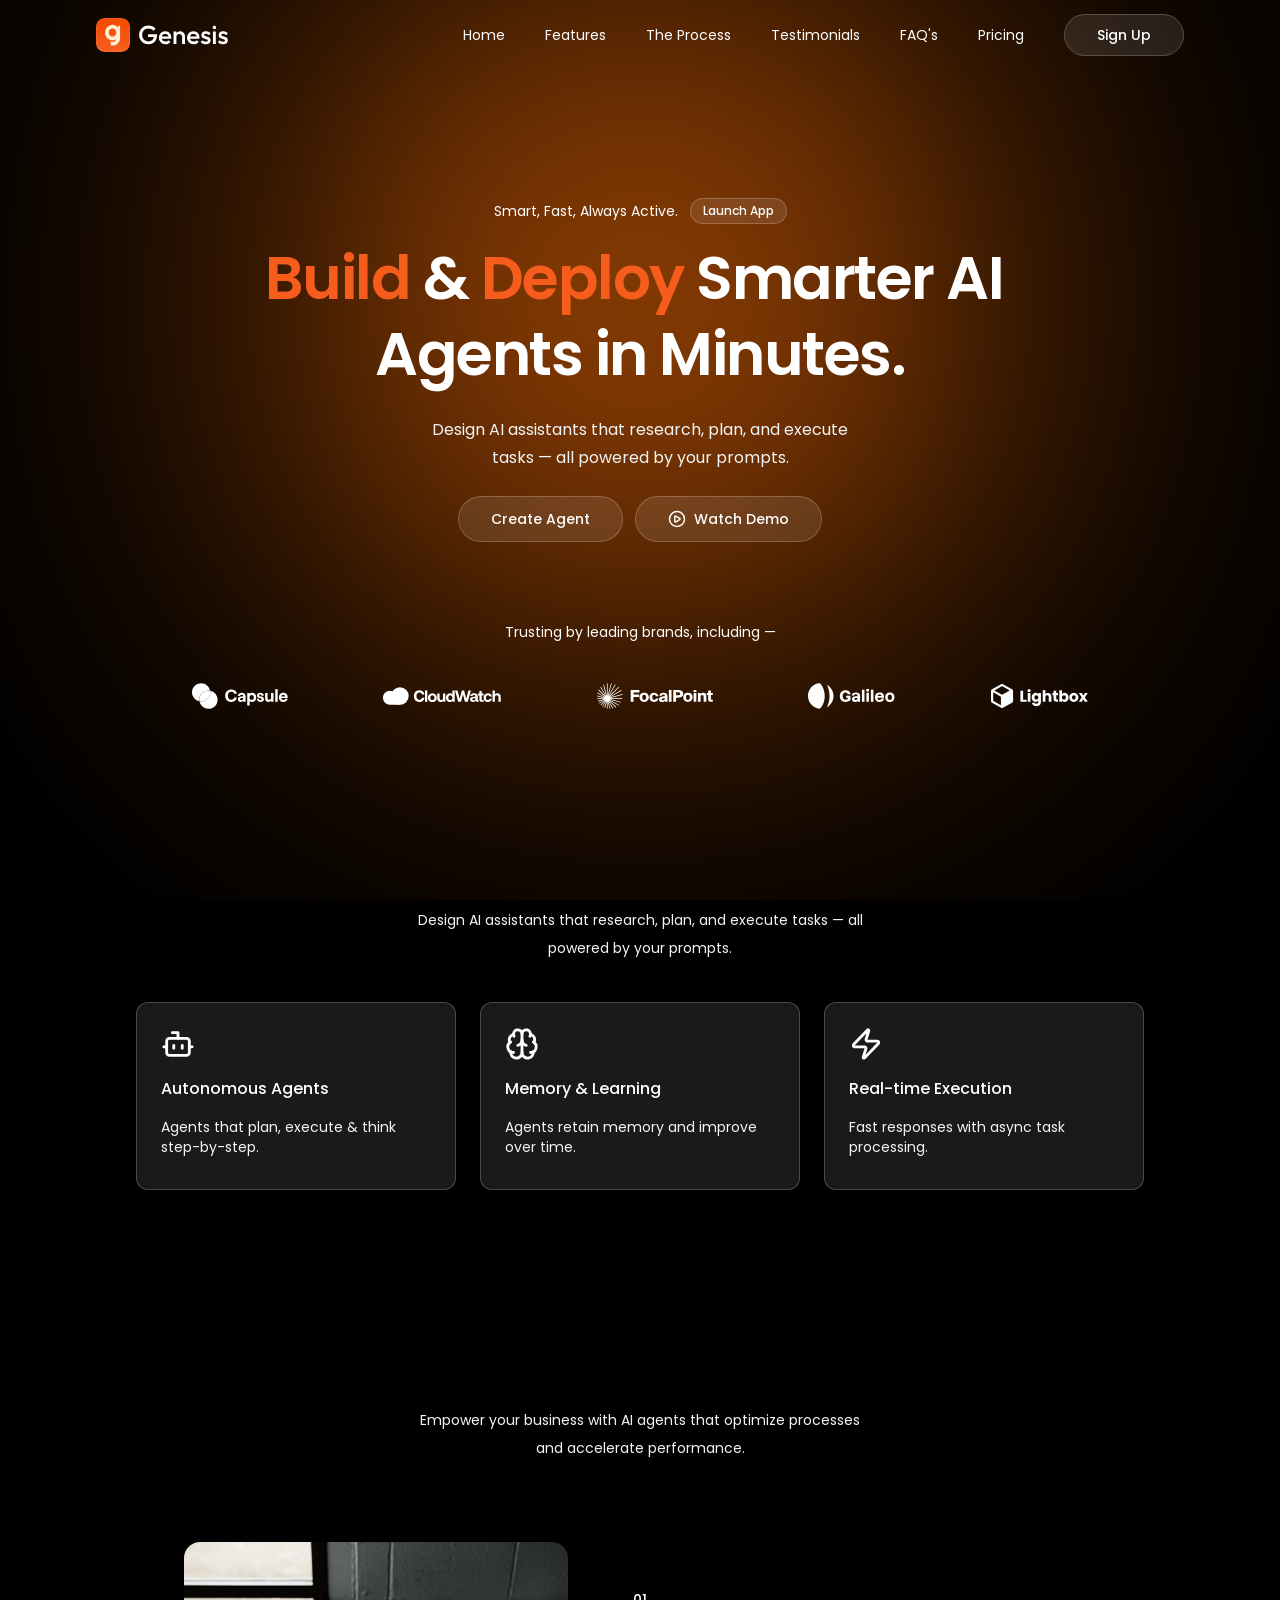
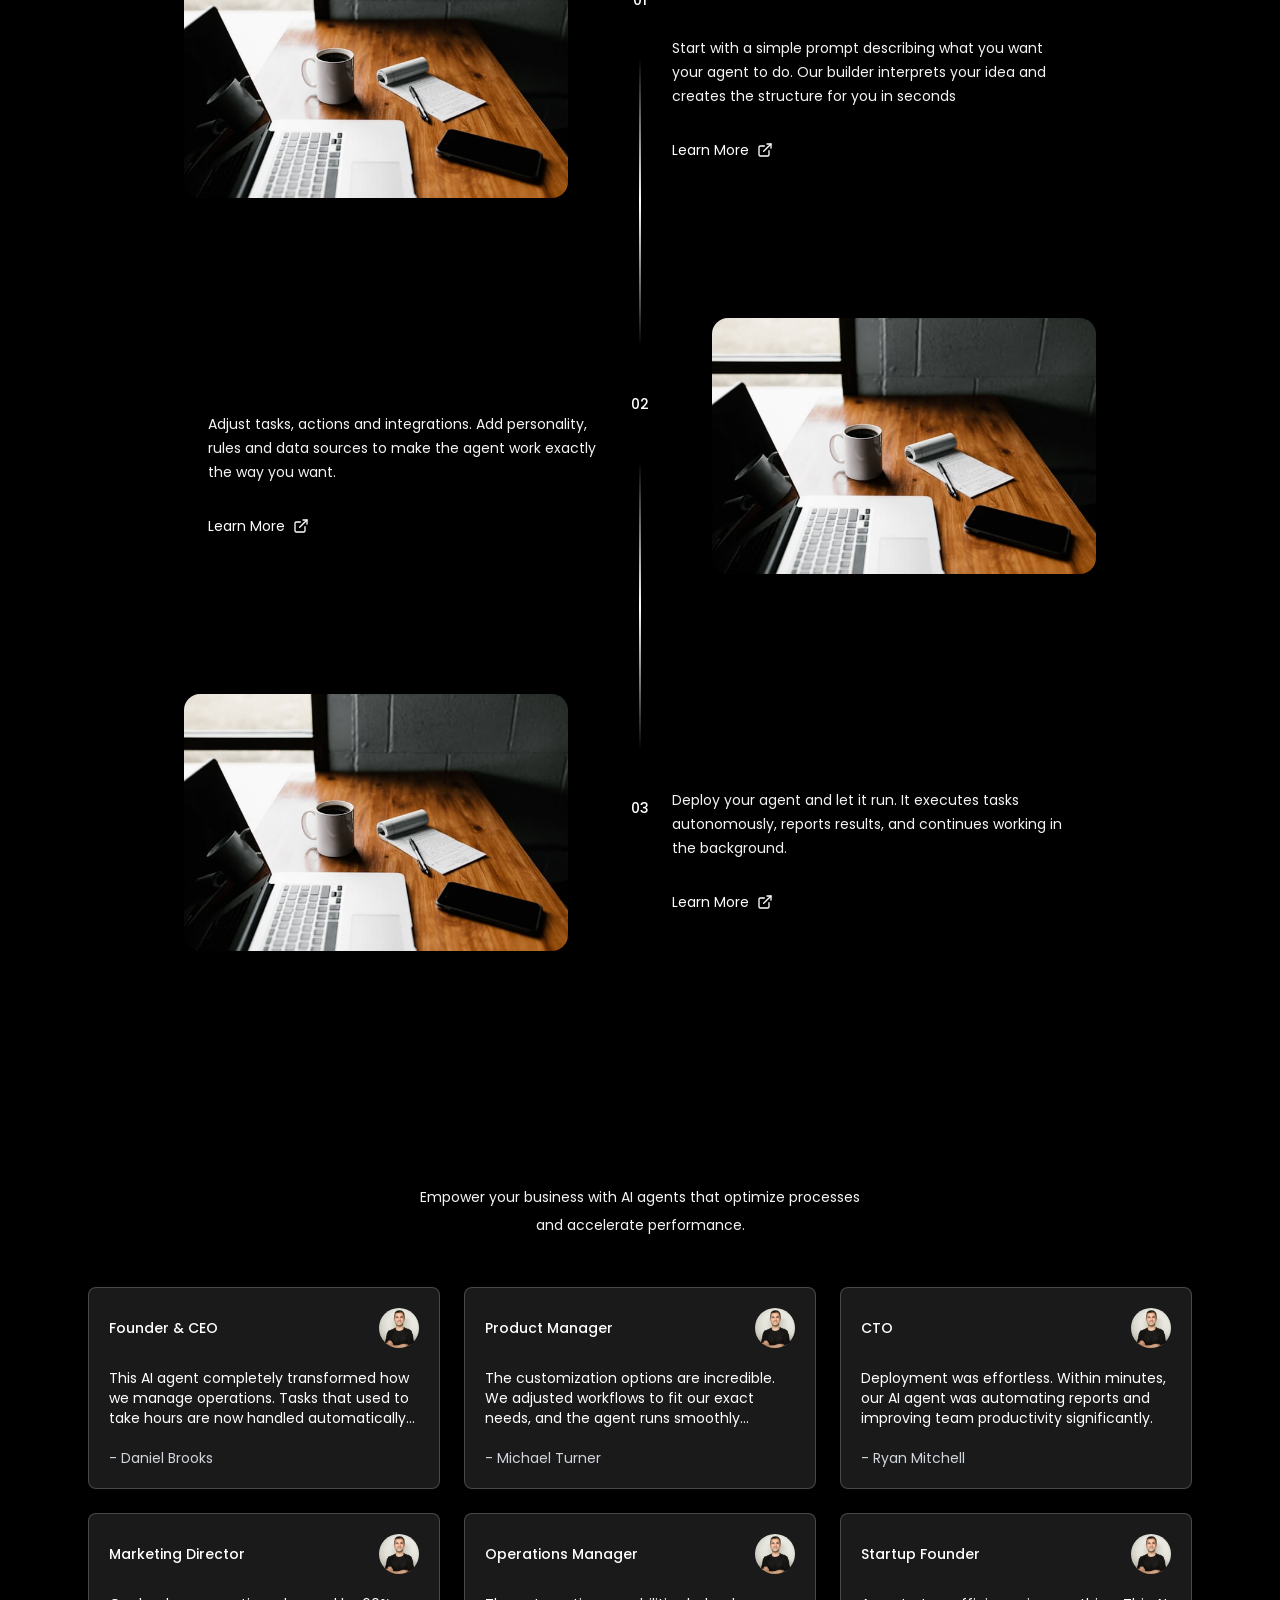
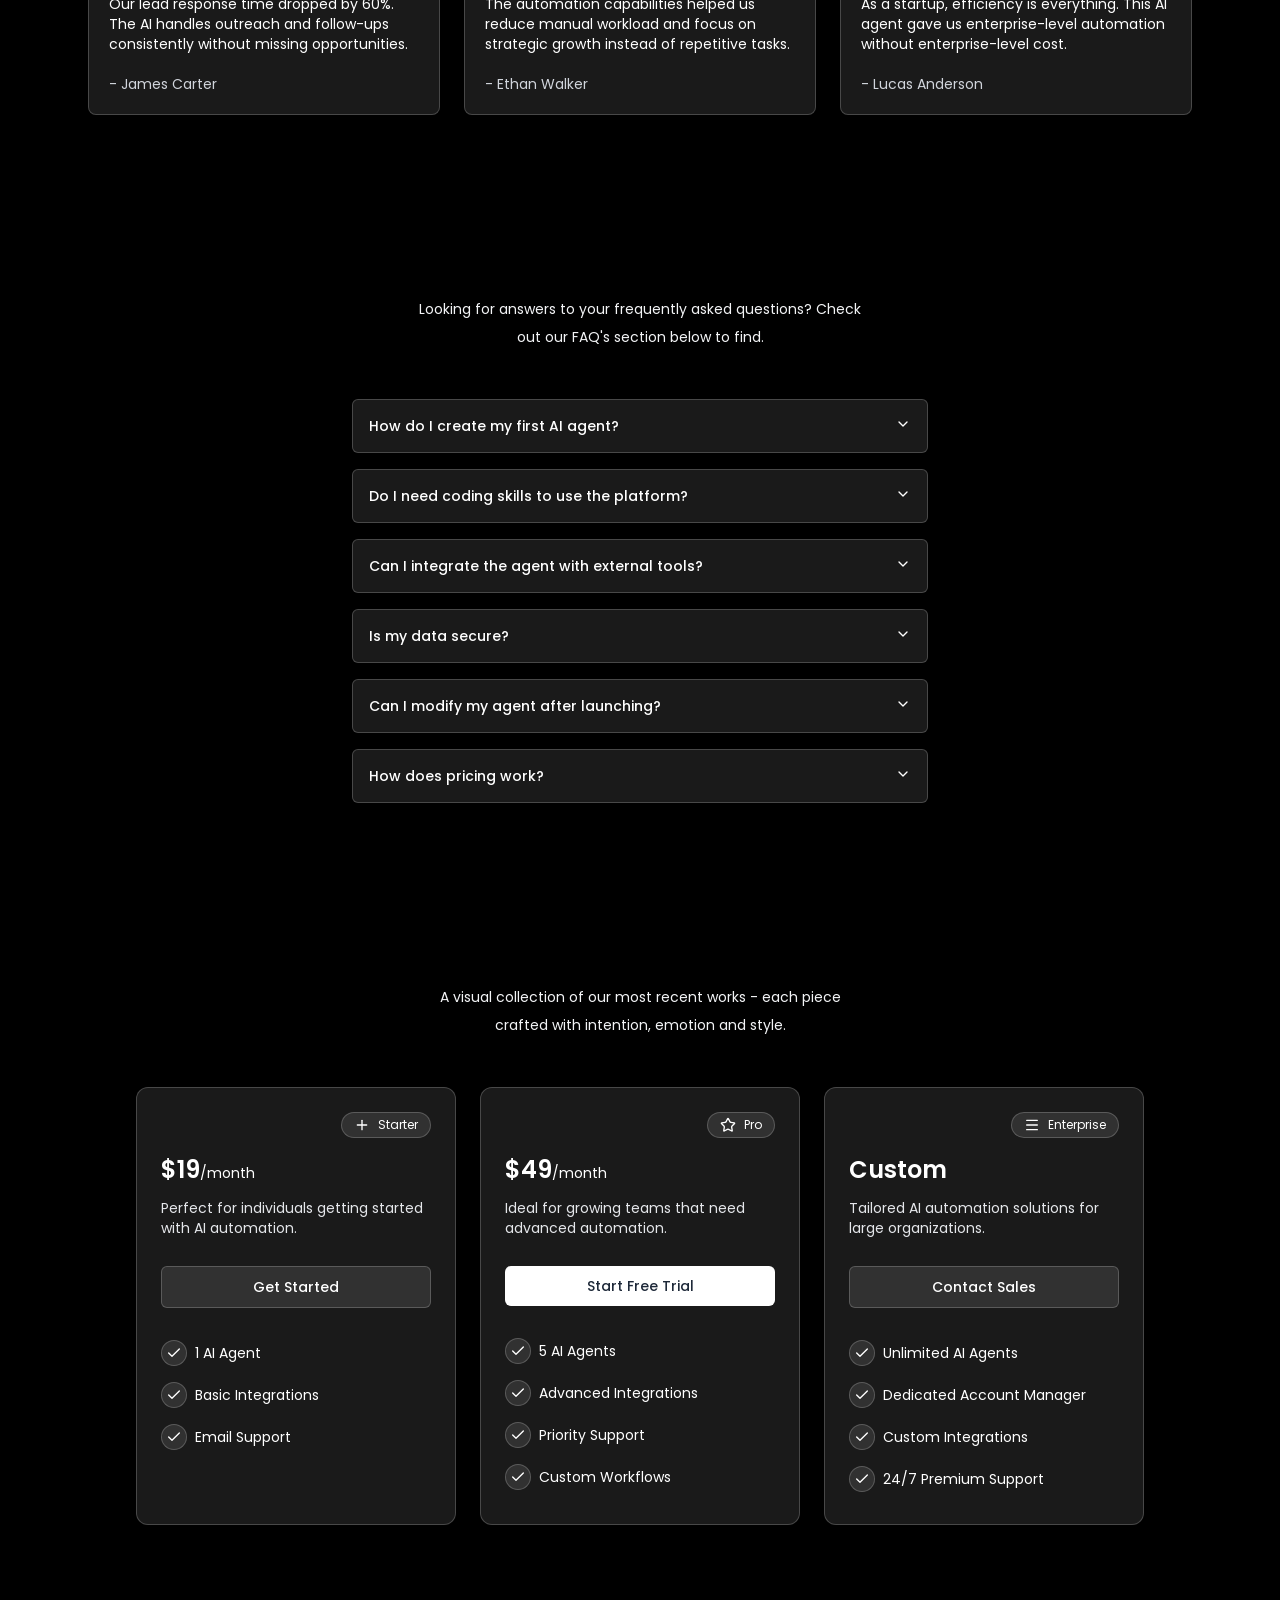
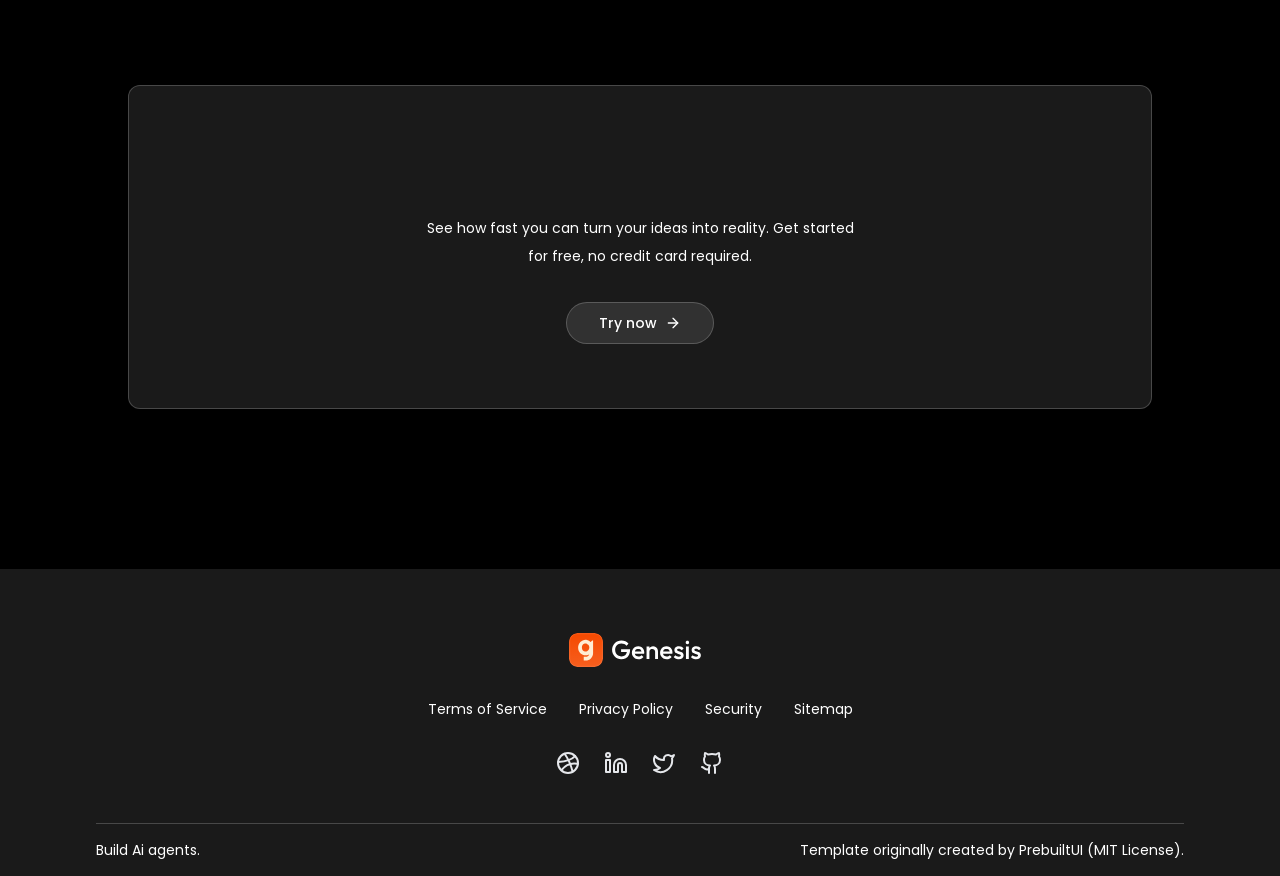
==== genesis/index.html @ d9ac4b77 "Feat: Add projects." ====
<!DOCTYPE html>
<html lang="en" class="scroll-smooth" style="scroll-padding-top: 80px;">
    <head>
        <meta charset="UTF-8" />
        <meta name="viewport" content="width=device-width, initial-scale=1.0" />
        <title>Genesis</title>
        <link rel="stylesheet" href="./assets/css/output.css" />
        <!-- <link rel="stylesheet" href="./assets/css/input.css" /> -->
        <link rel="icon" type="image/png" href="./favicon.png" />
    </head>

    <body>
        <nav id="navbar" class="sticky top-0 z-50 flex w-full items-center justify-between px-4 py-3.5 md:px-16 lg:px-24 transition-all duration-300">
            <a href="#!">
                <img alt="logo" loading="lazy" width="205" height="48" decoding="async" data-nimg="1" class="h-8.5 w-auto" style="color: transparent" src="./assets/imgs/logo.svg" />
            </a>
            <div class="hidden items-center space-x-10 md:flex">
                <a class="nav-link transition hover:text-gray-300" href="#home">Home</a>
                <a class="nav-link transition hover:text-gray-300" href="#features">Features</a>
                <a class="nav-link transition hover:text-gray-300" href="#the-process">The Process</a>
                <a class="nav-link transition hover:text-gray-300" href="#testimonials">Testimonials</a>
                <a class="nav-link transition hover:text-gray-300" href="#faqs">FAQ's</a>
                <a class="nav-link transition hover:text-gray-300" href="#pricing">Pricing</a>
                <a class="nav-link btn glass" href="#!">Sign Up</a>
            </div>
            <button id="menu-btn" class="transition active:scale-90 md:hidden">
                <svg xmlns="http://www.w3.org/2000/svg" width="24" height="24" viewBox="0 0 24 24" fill="none" stroke="currentColor" stroke-width="2" stroke-linecap="round" stroke-linejoin="round" class="lucide lucide-menu size-6.5" aria-hidden="true">
                    <path d="M4 5h16"></path>
                    <path d="M4 12h16"></path>
                    <path d="M4 19h16"></path>
                </svg>
            </button>
        </nav>
        <div id="mobile-menu" class="fixed inset-0 z-50 flex flex-col items-center justify-center gap-6 bg-black/20 text-lg font-medium backdrop-blur-2xl transition duration-300 md:hidden -translate-x-full">
            <a class="nav-link" href="#home">Home</a>
            <a class="nav-link" href="#features">Features</a>
            <a class="nav-link" href="#the-process">The Process</a>
            <a class="nav-link" href="#testimonials">Testimonials</a>
            <a class="nav-link" href="#faqs">FAQ's</a>
            <a class="nav-link" href="#pricing">Pricing</a>
            <a class="nav-link btn glass" href="/">Sign Up</a>
            <button id="close-btn" class="rounded-md p-2 glass">
                <svg xmlns="http://www.w3.org/2000/svg" width="24" height="24" viewBox="0 0 24 24" fill="none" stroke="currentColor" stroke-width="2" stroke-linecap="round" stroke-linejoin="round" class="lucide lucide-x" aria-hidden="true">
                    <path d="M18 6 6 18"></path>
                    <path d="m6 6 12 12"></path>
                </svg>
            </button>
        </div>

        <div class="fixed inset-0 overflow-hidden -z-20 pointer-events-none">
            <!-- <div class="absolute rounded-full top-80 left-2/5 -translate-x-1/2 size-130 bg-[#D10A8A] blur-[100px]"></div> -->
            <!-- <div class="absolute rounded-full top-80 right-0 -translate-x-1/2 size-130 bg-[#2E08CF] blur-[100px]"></div> -->
            <div class="absolute rounded-full top-0 left-1/2 -translate-x-1/2 bg-[#F26A06]" style="width: 600px; height: 600px; filter: blur(200px);"></div>
        </div>

        <main class="px-4">
            <section class="flex flex-col items-center" id="home">
                <div class="flex items-center gap-3 mt-32">
                    <p>Smart, Fast, Always Active.</p>
                    <button class="btn glass py-1 px-3 text-xs">Launch App</button>
                </div>
                <h1 class="hero-title text-center text-4xl/13 md:text-6xl/19 mt-4 font-semibold tracking-tight max-w-3xl"></h1>
                <p class="text-center text-gray-100 text-base/7 max-w-md mt-6">Design AI assistants that research, plan, and execute tasks — all powered by your prompts.</p>
                <div class="flex flex-col md:flex-row max-md:w-full items-center gap-4 md:gap-3 mt-6">
                    <button class="btn max-md:w-full glass py-3">Create Agent</button>
                    <button class="btn max-md:w-full glass flex items-center justify-center gap-2 py-3">
                        <svg xmlns="http://www.w3.org/2000/svg" width="24" height="24" viewBox="0 0 24 24" fill="none" stroke="currentColor" stroke-width="2" stroke-linecap="round" stroke-linejoin="round" class="lucide lucide-circle-play size-4.5" aria-hidden="true">
                            <path d="M9 9.003a1 1 0 0 1 1.517-.859l4.997 2.997a1 1 0 0 1 0 1.718l-4.997 2.997A1 1 0 0 1 9 14.996z"></path>
                            <circle cx="12" cy="12" r="10"></circle>
                        </svg>
                        Watch Demo
                    </button>
                </div>
            </section>
            <section class="mt-14">
                <p class="py-6 mt-14 text-center">Trusting by leading brands, including —</p>
                <div class="flex flex-wrap justify-between max-sm:justify-center gap-10 max-w-4xl w-full mx-auto py-4" id="logo-container">
                    <img src="./assets/imgs/company-logo-1.svg" alt="logo" class="h-7 w-auto max-w-xs" style="filter: brightness(0) saturate(100%) invert(1);" />
                    <img src="./assets/imgs/company-logo-2.svg" alt="logo" class="h-7 w-auto max-w-xs" style="filter: brightness(0) saturate(100%) invert(1);" />
                    <img src="./assets/imgs/company-logo-3.svg" alt="logo" class="h-7 w-auto max-w-xs" style="filter: brightness(0) saturate(100%) invert(1);" />
                    <img src="./assets/imgs/company-logo-4.svg" alt="logo" class="h-7 w-auto max-w-xs" style="filter: brightness(0) saturate(100%) invert(1);" />
                    <img src="./assets/imgs/company-logo-5.svg" alt="logo" class="h-7 w-auto max-w-xs" style="filter: brightness(0) saturate(100%) invert(1);" />
                </div>
            </section>

            <section class="mt-32" id="features">
                <div class="text-center">
                    <h2 class="text-3xl font-semibold max-w-lg mx-auto mt-4 text-white">Agent features</h2>
                    <p class="mt-4 text-center text-sm/7 text-gray-100 max-w-md mx-auto">Design AI assistants that research, plan, and execute tasks — all powered by your prompts.</p>
                </div>
                <div class="flex flex-wrap items-center justify-center gap-6 mt-10 px-6">
                    <div class="feature-card hover:-translate-y-0.5 transition duration-300 p-6 rounded-xl space-y-4 glass max-w-80 w-full">
                        <!-- prettier-ignore -->
                        <svg xmlns="http://www.w3.org/2000/svg" width="24" height="24" viewBox="0 0 24 24" fill="none" stroke="currentColor" stroke-width="2" stroke-linecap="round" stroke-linejoin="round" class="lucide lucide-bot size-8.5" aria-hidden="true">
                            <path d="M12 8V4H8"></path><rect width="16" height="12" x="4" y="8" rx="2"></rect><path d="M2 14h2"></path><path d="M20 14h2"></path><path d="M15 13v2"></path><path d="M9 13v2"></path>
                        </svg>
                        <h3 class="text-base font-medium text-white">Autonomous Agents</h3>
                        <p class="text-gray-100 line-clamp-2 pb-2">Agents that plan, execute &amp; think step-by-step.</p>
                    </div>
                    <div class="feature-card hover:-translate-y-0.5 transition duration-300 p-6 rounded-xl space-y-4 glass max-w-80 w-full">
                        <!-- prettier-ignore -->
                        <svg xmlns="http://www.w3.org/2000/svg" width="24" height="24" viewBox="0 0 24 24" fill="none" stroke="currentColor" stroke-width="2" stroke-linecap="round" stroke-linejoin="round" class="lucide lucide-brain size-8.5" aria-hidden="true">
                            <path d="M12 18V5"></path><path d="M15 13a4.17 4.17 0 0 1-3-4 4.17 4.17 0 0 1-3 4"></path><path d="M17.598 6.5A3 3 0 1 0 12 5a3 3 0 1 0-5.598 1.5"></path><path d="M17.997 5.125a4 4 0 0 1 2.526 5.77"></path><path d="M18 18a4 4 0 0 0 2-7.464"></path><path d="M19.967 17.483A4 4 0 1 1 12 18a4 4 0 1 1-7.967-.517"></path><path d="M6 18a4 4 0 0 1-2-7.464"></path><path d="M6.003 5.125a4 4 0 0 0-2.526 5.77"></path>
                        </svg>
                        <h3 class="text-base font-medium text-white">Memory &amp; Learning</h3>
                        <p class="text-gray-100 line-clamp-2 pb-2">Agents retain memory and improve over time.</p>
                    </div>
                    <div class="feature-card hover:-translate-y-0.5 transition duration-300 p-6 rounded-xl space-y-4 glass max-w-80 w-full">
                        <svg xmlns="http://www.w3.org/2000/svg" width="24" height="24" viewBox="0 0 24 24" fill="none" stroke="currentColor" stroke-width="2" stroke-linecap="round" stroke-linejoin="round" class="lucide lucide-zap size-8.5" aria-hidden="true">
                            <path d="M4 14a1 1 0 0 1-.78-1.63l9.9-10.2a.5.5 0 0 1 .86.46l-1.92 6.02A1 1 0 0 0 13 10h7a1 1 0 0 1 .78 1.63l-9.9 10.2a.5.5 0 0 1-.86-.46l1.92-6.02A1 1 0 0 0 11 14z"></path>
                        </svg>
                        <h3 class="text-base font-medium text-white">Real-time Execution</h3>
                        <p class="text-gray-100 line-clamp-2 pb-2">Fast responses with async task processing.</p>
                    </div>
                </div>
            </section>

            <section class="mt-32 relative" id="the-process">
                <div class="text-center">
                    <h2 class="text-3xl font-semibold max-w-lg mx-auto mt-4 text-white">From idea to autonomous agent quickly and effortlessly.</h2>
                    <p class="mt-4 text-center text-sm/7 text-gray-100 max-w-md mx-auto">Empower your business with AI agents that optimize processes and accelerate performance.</p>
                </div>
                <div class="relative space-y-20 md:space-y-30 mt-20">
                    <div class="flex-col items-center hidden md:flex absolute left-1/2 -translate-x-1/2">
                        <p class="flex items-center justify-center font-medium my-10 aspect-square bg-black/15 p-2 rounded-full">01</p>
                        <div class="h-72 w-0.5 bg-linear-to-b from-transparent via-white to-transparent"></div>
                        <p class="flex items-center justify-center font-medium my-10 aspect-square bg-black/15 p-2 rounded-full">02</p>
                        <div class="h-72 w-0.5 bg-linear-to-b from-transparent via-white to-transparent"></div>
                        <p class="flex items-center justify-center font-medium my-10 aspect-square bg-black/15 p-2 rounded-full">03</p>
                    </div>
                    <div class="flex items-center justify-center gap-6 md:gap-20 flex-col md:flex-row">
                        <img src="./assets/imgs/workflow-1.jpg" alt="step" class="flex-1 h-auto w-full max-w-sm rounded-2xl" />
                        <div class="flex-1 flex flex-col gap-6 md:px-6 max-w-md">
                            <h3 class="text-2xl font-medium text-white">Start with a prompt</h3>
                            <p class="text-gray-100 text-sm/6 line-clamp-3 pb-2">Start with a simple prompt describing what you want your agent to do. Our builder interprets your idea and creates the structure for you in seconds</p>
                            <a href="#!" class="flex items-center gap-2">
                                Learn More
                                <svg xmlns="http://www.w3.org/2000/svg" width="24" height="24" viewBox="0 0 24 24" fill="none" stroke="currentColor" stroke-width="2" stroke-linecap="round" stroke-linejoin="round" class="lucide lucide-external-link size-4" aria-hidden="true">
                                    <path d="M15 3h6v6"></path>
                                    <path d="M10 14 21 3"></path>
                                    <path d="M18 13v6a2 2 0 0 1-2 2H5a2 2 0 0 1-2-2V8a2 2 0 0 1 2-2h6"></path>
                                </svg>
                            </a>
                        </div>
                    </div>
                    <div class="flex items-center justify-center gap-6 md:gap-20 flex-col md:flex-row-reverse">
                        <img src="./assets/imgs/workflow-2.jpg" alt="step" class="flex-1 h-auto w-full max-w-sm rounded-2xl" />
                        <div class="flex-1 flex flex-col gap-6 md:px-6 max-w-md">
                            <h3 class="text-2xl font-medium text-white">Adjust and personalize</h3>
                            <p class="text-gray-100 text-sm/6 line-clamp-3 pb-2">Adjust tasks, actions and integrations. Add personality, rules and data sources to make the agent work exactly the way you want.</p>
                            <a href="#!" class="flex items-center gap-2">
                                Learn More
                                <svg xmlns="http://www.w3.org/2000/svg" width="24" height="24" viewBox="0 0 24 24" fill="none" stroke="currentColor" stroke-width="2" stroke-linecap="round" stroke-linejoin="round" class="lucide lucide-external-link size-4" aria-hidden="true">
                                    <path d="M15 3h6v6"></path>
                                    <path d="M10 14 21 3"></path>
                                    <path d="M18 13v6a2 2 0 0 1-2 2H5a2 2 0 0 1-2-2V8a2 2 0 0 1 2-2h6"></path>
                                </svg>
                            </a>
                        </div>
                    </div>
                    <div class="flex items-center justify-center gap-6 md:gap-20 flex-col md:flex-row">
                        <img src="./assets/imgs/workflow-3.jpg" alt="step" class="flex-1 h-auto w-full max-w-sm rounded-2xl" />
                        <div class="flex-1 flex flex-col gap-6 md:px-6 max-w-md">
                            <h3 class="text-2xl font-medium text-white">Launch &amp; Automate</h3>
                            <p class="text-gray-100 text-sm/6 line-clamp-3 pb-2">Deploy your agent and let it run. It executes tasks autonomously, reports results, and continues working in the background.</p>
                            <a href="#!" class="flex items-center gap-2">
                                Learn More
                                <svg xmlns="http://www.w3.org/2000/svg" width="24" height="24" viewBox="0 0 24 24" fill="none" stroke="currentColor" stroke-width="2" stroke-linecap="round" stroke-linejoin="round" class="lucide lucide-external-link size-4" aria-hidden="true">
                                    <path d="M15 3h6v6"></path>
                                    <path d="M10 14 21 3"></path>
                                    <path d="M18 13v6a2 2 0 0 1-2 2H5a2 2 0 0 1-2-2V8a2 2 0 0 1 2-2h6"></path>
                                </svg>
                            </a>
                        </div>
                    </div>
                </div>
            </section>

            <section class="mt-32 flex flex-col items-center" id="testimonials"> 
                <div class="text-center">
                    <h2 class="text-3xl font-semibold max-w-lg mx-auto mt-4 text-white">
                        Hear what our trusted users say about our AI agents.
                    </h2>
                    <p class="mt-4 text-center text-sm/7 text-gray-100 max-w-md mx-auto">
                        Empower your business with AI agents that optimize processes and accelerate performance.
                    </p>
                </div>

                <div class="mt-12 grid grid-cols-1 gap-6 md:grid-cols-2 lg:grid-cols-3">

                    <div class="testimonial-card w-full max-w-88 space-y-5 rounded-lg glass p-5 transition-all duration-300 hover:-translate-y-1">
                        <div class="flex items-center justify-between">
                            <h3 class="font-medium">Founder &amp; CEO</h3>
                            <img class="size-10 rounded-full" src="./assets/imgs/testifier.jpg" alt="Daniel Brooks" />
                        </div>
                        <p class="line-clamp-3">
                            This AI agent completely transformed how we manage operations. Tasks that used to take hours are now handled automatically with precision.
                        </p>
                        <p class="text-gray-300">- Daniel Brooks</p>
                    </div>

                    <div class="testimonial-card w-full max-w-88 space-y-5 rounded-lg glass p-5 transition-all duration-300 hover:-translate-y-1">
                        <div class="flex items-center justify-between">
                            <h3 class="font-medium">Product Manager</h3>
                            <img class="size-10 rounded-full" src="./assets/imgs/testifier.jpg" alt="Michael Turner" />
                        </div>
                        <p class="line-clamp-3">
                            The customization options are incredible. We adjusted workflows to fit our exact needs, and the agent runs smoothly without supervision.
                        </p>
                        <p class="text-gray-300">- Michael Turner</p>
                    </div>

                    <div class="testimonial-card w-full max-w-88 space-y-5 rounded-lg glass p-5 transition-all duration-300 hover:-translate-y-1">
                        <div class="flex items-center justify-between">
                            <h3 class="font-medium">CTO</h3>
                            <img class="size-10 rounded-full" src="./assets/imgs/testifier.jpg" alt="Ryan Mitchell" />
                        </div>
                        <p class="line-clamp-3">
                            Deployment was effortless. Within minutes, our AI agent was automating reports and improving team productivity significantly.
                        </p>
                        <p class="text-gray-300">- Ryan Mitchell</p>
                    </div>

                    <div class="testimonial-card w-full max-w-88 space-y-5 rounded-lg glass p-5 transition-all duration-300 hover:-translate-y-1">
                        <div class="flex items-center justify-between">
                            <h3 class="font-medium">Marketing Director</h3>
                            <img class="size-10 rounded-full" src="./assets/imgs/testifier.jpg" alt="James Carter" />
                        </div>
                        <p class="line-clamp-3">
                            Our lead response time dropped by 60%. The AI handles outreach and follow-ups consistently without missing opportunities.
                        </p>
                        <p class="text-gray-300">- James Carter</p>
                    </div>

                    <div class="testimonial-card w-full max-w-88 space-y-5 rounded-lg glass p-5 transition-all duration-300 hover:-translate-y-1">
                        <div class="flex items-center justify-between">
                            <h3 class="font-medium">Operations Manager</h3>
                            <img class="size-10 rounded-full" src="./assets/imgs/testifier.jpg" alt="Ethan Walker" />
                        </div>
                        <p class="line-clamp-3">
                            The automation capabilities helped us reduce manual workload and focus on strategic growth instead of repetitive tasks.
                        </p>
                        <p class="text-gray-300">- Ethan Walker</p>
                    </div>

                    <div class="testimonial-card w-full max-w-88 space-y-5 rounded-lg glass p-5 transition-all duration-300 hover:-translate-y-1">
                        <div class="flex items-center justify-between">
                            <h3 class="font-medium">Startup Founder</h3>
                            <img class="size-10 rounded-full" src="./assets/imgs/testifier.jpg" alt="Lucas Anderson" />
                        </div>
                        <p class="line-clamp-3">
                            As a startup, efficiency is everything. This AI agent gave us enterprise-level automation without enterprise-level cost.
                        </p>
                        <p class="text-gray-300">- Lucas Anderson</p>
                    </div>

                </div>
            </section>

            <section class="mt-32" id="faqs">
                <div class="text-center">
                    <h2 class="text-3xl font-semibold max-w-lg mx-auto mt-4 text-white">Frequently asked questions</h2>
                    <p class="mt-4 text-center text-sm/7 text-gray-100 max-w-md mx-auto">Looking for answers to your frequently asked questions? Check out our FAQ's section below to find.</p>
                </div>
                <div id="faq-container" class="mx-auto mt-12 space-y-4 w-full max-w-xl">

                    <div class="faq-item flex flex-col glass rounded-md">
                        <h3 
                            class="faq-header flex cursor-pointer hover:bg-white/10 transition items-start justify-between gap-4 p-4 font-medium"
                            data-index="0"
                        >
                            <span>How do I create my first AI agent?</span>
                            <svg xmlns="http://www.w3.org/2000/svg" width="16" height="16" viewBox="0 0 24 24" fill="none" stroke="currentColor" stroke-width="2" stroke-linecap="round" stroke-linejoin="round" class="lucide lucide-chevron-down-icon lucide-chevron-down"><path d="m6 9 6 6 6-6"/></svg>
                        </h3>
                        <p class="faq-content px-4 text-sm/6 transition-all duration-400 overflow-hidden max-h-0">
                            Simply start with a prompt describing what you want your agent to do. The builder automatically generates tasks and workflows, which you can then customize before launching.
                        </p>
                    </div>

                    <div class="faq-item flex flex-col glass rounded-md">
                        <h3 
                            class="faq-header flex cursor-pointer hover:bg-white/10 transition items-start justify-between gap-4 p-4 font-medium"
                            data-index="1"
                        >
                            <span>Do I need coding skills to use the platform?</span>
                            <svg xmlns="http://www.w3.org/2000/svg" width="16" height="16" viewBox="0 0 24 24" fill="none" stroke="currentColor" stroke-width="2" stroke-linecap="round" stroke-linejoin="round" class="lucide lucide-chevron-down-icon lucide-chevron-down"><path d="m6 9 6 6 6-6"/></svg>
                        </h3>
                        <p class="faq-content px-4 text-sm/6 transition-all duration-400 overflow-hidden max-h-0">
                            No coding is required. The platform is designed for both technical and non-technical users, allowing you to configure automation through an intuitive interface.
                        </p>
                    </div>

                    <div class="faq-item flex flex-col glass rounded-md">
                        <h3 
                            class="faq-header flex cursor-pointer hover:bg-white/10 transition items-start justify-between gap-4 p-4 font-medium"
                            data-index="2"
                        >
                            <span>Can I integrate the agent with external tools?</span>
                            <svg xmlns="http://www.w3.org/2000/svg" width="16" height="16" viewBox="0 0 24 24" fill="none" stroke="currentColor" stroke-width="2" stroke-linecap="round" stroke-linejoin="round" class="lucide lucide-chevron-down-icon lucide-chevron-down"><path d="m6 9 6 6 6-6"/></svg>
                        </h3>
                        <p class="faq-content px-4 text-sm/6 transition-all duration-400 overflow-hidden max-h-0">
                            Yes. You can connect your AI agent with popular tools, APIs, and data sources to automate workflows across your existing tech stack.
                        </p>
                    </div>

                    <div class="faq-item flex flex-col glass rounded-md">
                        <h3 
                            class="faq-header flex cursor-pointer hover:bg-white/10 transition items-start justify-between gap-4 p-4 font-medium"
                            data-index="3"
                        >
                            <span>Is my data secure?</span>
                            <svg xmlns="http://www.w3.org/2000/svg" width="16" height="16" viewBox="0 0 24 24" fill="none" stroke="currentColor" stroke-width="2" stroke-linecap="round" stroke-linejoin="round" class="lucide lucide-chevron-down-icon lucide-chevron-down"><path d="m6 9 6 6 6-6"/></svg>
                        </h3>
                        <p class="faq-content px-4 text-sm/6 transition-all duration-400 overflow-hidden max-h-0">
                            We prioritize security and privacy. All data is encrypted in transit and at rest, and you maintain full control over permissions and integrations.
                        </p>
                    </div>

                    <div class="faq-item flex flex-col glass rounded-md">
                        <h3 
                            class="faq-header flex cursor-pointer hover:bg-white/10 transition items-start justify-between gap-4 p-4 font-medium"
                            data-index="4"
                        >
                            <span>Can I modify my agent after launching?</span>
                            <svg xmlns="http://www.w3.org/2000/svg" width="16" height="16" viewBox="0 0 24 24" fill="none" stroke="currentColor" stroke-width="2" stroke-linecap="round" stroke-linejoin="round" class="lucide lucide-chevron-down-icon lucide-chevron-down"><path d="m6 9 6 6 6-6"/></svg>
                        </h3>
                        <p class="faq-content px-4 text-sm/6 transition-all duration-400 overflow-hidden max-h-0">
                            Absolutely. You can update tasks, adjust rules, and add new integrations at any time without interrupting your ongoing workflows.
                        </p>
                    </div>

                    <div class="faq-item flex flex-col glass rounded-md">
                        <h3 
                            class="faq-header flex cursor-pointer hover:bg-white/10 transition items-start justify-between gap-4 p-4 font-medium"
                            data-index="5"
                        >
                            <span>How does pricing work?</span>
                            <svg xmlns="http://www.w3.org/2000/svg" width="16" height="16" viewBox="0 0 24 24" fill="none" stroke="currentColor" stroke-width="2" stroke-linecap="round" stroke-linejoin="round" class="lucide lucide-chevron-down-icon lucide-chevron-down"><path d="m6 9 6 6 6-6"/></svg>
                        </h3>
                        <p class="faq-content px-4 text-sm/6 transition-all duration-400 overflow-hidden max-h-0">
                            Pricing is based on usage and feature access. You can start with a basic plan and upgrade as your automation needs grow.
                        </p>
                    </div>

                </div>
            </section>

            <section class="mt-32" id="pricing">
                <div class="text-center">
                    <h2 class="text-3xl font-semibold max-w-lg mx-auto mt-4 text-white">Our Pricing Plans</h2>
                    <p class="mt-4 text-center text-sm/7 text-gray-100 max-w-md mx-auto">A visual collection of our most recent works - each piece crafted with intention, emotion and style.</p>
                </div>
                <div id="pricing-container" class="mt-12 flex flex-wrap justify-center gap-6">
                    <!-- Starter Plan -->
                    <div class="pricing-plan group w-full max-w-80 glass p-6 rounded-xl hover:-translate-y-0.5 transition-all duration-300">
                        
                        <div class="flex items-center w-max ml-auto text-xs gap-2 glass rounded-full px-3 py-1">
                            <svg xmlns="http://www.w3.org/2000/svg" width="16" height="16" viewBox="0 0 24 24" fill="none" stroke="currentColor" stroke-width="2" stroke-linecap="round" stroke-linejoin="round" class="lucide lucide-plus-icon lucide-plus"><path d="M5 12h14"/><path d="M12 5v14"/></svg>
                            <span>Starter</span>
                        </div>

                        <h3 class="mt-4 text-2xl font-semibold">$19<span class="text-sm font-normal">/month</span></h3>

                        <p class="text-gray-200 mt-3">
                            Perfect for individuals getting started with AI automation.
                        </p>

                        <button class="mt-7 rounded-md w-full btn glass">
                            Get Started
                        </button>

                        <div class="mt-6 flex flex-col">
                            <div class="flex items-center gap-2 py-2">
                                <div class="rounded-full glass p-1">
                                    <svg xmlns="http://www.w3.org/2000/svg" width="16" height="16" viewBox="0 0 24 24" fill="none" stroke="currentColor" stroke-width="2" stroke-linecap="round" stroke-linejoin="round" class="lucide lucide-check-icon lucide-check"><path d="M20 6 9 17l-5-5"/></svg>
                                </div>
                                <p>1 AI Agent</p>
                            </div>
                            <div class="flex items-center gap-2 py-2">
                                <div class="rounded-full glass p-1">
                                    <svg xmlns="http://www.w3.org/2000/svg" width="16" height="16" viewBox="0 0 24 24" fill="none" stroke="currentColor" stroke-width="2" stroke-linecap="round" stroke-linejoin="round" class="lucide lucide-check-icon lucide-check"><path d="M20 6 9 17l-5-5"/></svg>
                                </div>
                                <p>Basic Integrations</p>
                            </div>
                            <div class="flex items-center gap-2 py-2">
                                <div class="rounded-full glass p-1">
                                    <svg xmlns="http://www.w3.org/2000/svg" width="16" height="16" viewBox="0 0 24 24" fill="none" stroke="currentColor" stroke-width="2" stroke-linecap="round" stroke-linejoin="round" class="lucide lucide-check-icon lucide-check"><path d="M20 6 9 17l-5-5"/></svg>
                                </div>
                                <p>Email Support</p>
                            </div>
                        </div>
                    </div>

                    <!-- Pro Plan (Most Popular) -->
                    <div class="pricing-plan group w-full max-w-80 glass p-6 rounded-xl hover:-translate-y-0.5 transition-all duration-300 border border-white/20">
                        
                        <div class="flex items-center w-max ml-auto text-xs gap-2 glass rounded-full px-3 py-1">
                            <svg xmlns="http://www.w3.org/2000/svg" width="16" height="16" viewBox="0 0 24 24" fill="none" stroke="currentColor" stroke-width="2" stroke-linecap="round" stroke-linejoin="round" class="lucide lucide-star-icon lucide-star"><path d="M11.525 2.295a.53.53 0 0 1 .95 0l2.31 4.679a2.123 2.123 0 0 0 1.595 1.16l5.166.756a.53.53 0 0 1 .294.904l-3.736 3.638a2.123 2.123 0 0 0-.611 1.878l.882 5.14a.53.53 0 0 1-.771.56l-4.618-2.428a2.122 2.122 0 0 0-1.973 0L6.396 21.01a.53.53 0 0 1-.77-.56l.881-5.139a2.122 2.122 0 0 0-.611-1.879L2.16 9.795a.53.53 0 0 1 .294-.906l5.165-.755a2.122 2.122 0 0 0 1.597-1.16z"/></svg>
                            <span>Pro</span>
                        </div>

                        <h3 class="mt-4 text-2xl font-semibold">$49<span class="text-sm font-normal">/month</span></h3>

                        <p class="text-gray-200 mt-3">
                            Ideal for growing teams that need advanced automation.
                        </p>

                        <button class="mt-7 rounded-md w-full btn bg-white text-gray-800">
                            Start Free Trial
                        </button>

                        <div class="mt-6 flex flex-col">
                            <div class="flex items-center gap-2 py-2">
                                <div class="rounded-full glass p-1">
                                    <svg xmlns="http://www.w3.org/2000/svg" width="16" height="16" viewBox="0 0 24 24" fill="none" stroke="currentColor" stroke-width="2" stroke-linecap="round" stroke-linejoin="round" class="lucide lucide-check-icon lucide-check"><path d="M20 6 9 17l-5-5"/></svg>
                                </div>
                                <p>5 AI Agents</p>
                            </div>
                            <div class="flex items-center gap-2 py-2">
                                <div class="rounded-full glass p-1">
                                    <svg xmlns="http://www.w3.org/2000/svg" width="16" height="16" viewBox="0 0 24 24" fill="none" stroke="currentColor" stroke-width="2" stroke-linecap="round" stroke-linejoin="round" class="lucide lucide-check-icon lucide-check"><path d="M20 6 9 17l-5-5"/></svg>
                                </div>
                                <p>Advanced Integrations</p>
                            </div>
                            <div class="flex items-center gap-2 py-2">
                                <div class="rounded-full glass p-1">
                                    <svg xmlns="http://www.w3.org/2000/svg" width="16" height="16" viewBox="0 0 24 24" fill="none" stroke="currentColor" stroke-width="2" stroke-linecap="round" stroke-linejoin="round" class="lucide lucide-check-icon lucide-check"><path d="M20 6 9 17l-5-5"/></svg>
                                </div>
                                <p>Priority Support</p>
                            </div>
                            <div class="flex items-center gap-2 py-2">
                                <div class="rounded-full glass p-1">
                                    <svg xmlns="http://www.w3.org/2000/svg" width="16" height="16" viewBox="0 0 24 24" fill="none" stroke="currentColor" stroke-width="2" stroke-linecap="round" stroke-linejoin="round" class="lucide lucide-check-icon lucide-check"><path d="M20 6 9 17l-5-5"/></svg>
                                </div>
                                <p>Custom Workflows</p>
                            </div>
                        </div>
                    </div>

                    <!-- Enterprise Plan -->
                    <div class="pricing-plan group w-full max-w-80 glass p-6 rounded-xl hover:-translate-y-0.5 transition-all duration-300">
                        
                        <div class="flex items-center w-max ml-auto text-xs gap-2 glass rounded-full px-3 py-1">
                            <svg xmlns="http://www.w3.org/2000/svg" width="16" height="16" viewBox="0 0 24 24" fill="none" stroke="currentColor" stroke-width="2" stroke-linecap="round" stroke-linejoin="round" class="lucide lucide-menu-icon lucide-menu"><path d="M4 5h16"/><path d="M4 12h16"/><path d="M4 19h16"/></svg>
                            <span>Enterprise</span>
                        </div>

                        <h3 class="mt-4 text-2xl font-semibold">Custom</h3>

                        <p class="text-gray-200 mt-3">
                            Tailored AI automation solutions for large organizations.
                        </p>

                        <button class="mt-7 rounded-md w-full btn glass">
                            Contact Sales
                        </button>

                        <div class="mt-6 flex flex-col">
                            <div class="flex items-center gap-2 py-2">
                                <div class="rounded-full glass p-1">
                                    <svg xmlns="http://www.w3.org/2000/svg" width="16" height="16" viewBox="0 0 24 24" fill="none" stroke="currentColor" stroke-width="2" stroke-linecap="round" stroke-linejoin="round" class="lucide lucide-check-icon lucide-check"><path d="M20 6 9 17l-5-5"/></svg>
                                </div>
                                <p>Unlimited AI Agents</p>
                            </div>
                            <div class="flex items-center gap-2 py-2">
                                <div class="rounded-full glass p-1">
                                    <svg xmlns="http://www.w3.org/2000/svg" width="16" height="16" viewBox="0 0 24 24" fill="none" stroke="currentColor" stroke-width="2" stroke-linecap="round" stroke-linejoin="round" class="lucide lucide-check-icon lucide-check"><path d="M20 6 9 17l-5-5"/></svg>
                                </div>
                                <p>Dedicated Account Manager</p>
                            </div>
                            <div class="flex items-center gap-2 py-2">
                                <div class="rounded-full glass p-1">
                                    <svg xmlns="http://www.w3.org/2000/svg" width="16" height="16" viewBox="0 0 24 24" fill="none" stroke="currentColor" stroke-width="2" stroke-linecap="round" stroke-linejoin="round" class="lucide lucide-check-icon lucide-check"><path d="M20 6 9 17l-5-5"/></svg>
                                </div>
                                <p>Custom Integrations</p>
                            </div>
                            <div class="flex items-center gap-2 py-2">
                                <div class="rounded-full glass p-1">
                                    <svg xmlns="http://www.w3.org/2000/svg" width="16" height="16" viewBox="0 0 24 24" fill="none" stroke="currentColor" stroke-width="2" stroke-linecap="round" stroke-linejoin="round" class="lucide lucide-check-icon lucide-check"><path d="M20 6 9 17l-5-5"/></svg>
                                </div>
                                <p>24/7 Premium Support</p>
                            </div>
                        </div>
                    </div>
                </div>
            </section>

            <div class="flex flex-col max-w-5xl px-4 mt-40 mx-auto items-center justify-center text-center py-16 rounded-xl glass">
                <h2 class="text-2xl md:text-4xl font-medium mt-2">Ready to build?</h2>
                <p class="mt-4 text-sm/7 max-w-md">See how fast you can turn your ideas into reality. Get started for free, no credit card required.</p>
                <button class="btn glass flex items-center gap-2 mt-8">
                    Try now
                    <svg xmlns="http://www.w3.org/2000/svg" width="24" height="24" viewBox="0 0 24 24" fill="none" stroke="currentColor" stroke-width="2" stroke-linecap="round" stroke-linejoin="round" class="lucide lucide-arrow-right size-4" aria-hidden="true">
                        <path d="M5 12h14"></path>
                        <path d="m12 5 7 7-7 7"></path>
                    </svg>
                </button>
            </div>
        </main>
        <footer class="flex flex-col items-center px-4 md:px-16 lg:px-24 justify-center w-full pt-16 mt-40 glass border-0">
            <a href="#!">
                <img alt="logo" loading="lazy" width="205" height="48" decoding="async" data-nimg="1" class="h-8.5 w-auto" style="color: transparent" src="./assets/imgs/logo.svg" />
            </a>
            <div class="flex flex-wrap items-center justify-center gap-8 py-8">
                <a class="nav-link transition hover:text-gray-300" href="#!">Terms of Service</a>
                <a class="nav-link transition hover:text-gray-300" href="#!">Privacy Policy</a>
                <a class="nav-link transition hover:text-gray-300" href="#!">Security</a>
                <a class="nav-link transition hover:text-gray-300" href="#!">Sitemap</a>
            </div>
            <div class="flex items-center gap-6 pb-6">
                <a href="#!" class="hover:-translate-y-0.5 text-gray-200 transition-all duration-300">
                    <svg xmlns="http://www.w3.org/2000/svg" width="24" height="24" viewBox="0 0 24 24" fill="none" stroke="currentColor" stroke-width="2" stroke-linecap="round" stroke-linejoin="round" class="lucide lucide-dribbble" aria-hidden="true">
                        <circle cx="12" cy="12" r="10"></circle>
                        <path d="M19.13 5.09C15.22 9.14 10 10.44 2.25 10.94"></path>
                        <path d="M21.75 12.84c-6.62-1.41-12.14 1-16.38 6.32"></path>
                        <path d="M8.56 2.75c4.37 6 6 9.42 8 17.72"></path>
                    </svg>
                </a>
                <a href="#!" class="hover:-translate-y-0.5 text-gray-200 transition-all duration-300">
                    <svg xmlns="http://www.w3.org/2000/svg" width="24" height="24" viewBox="0 0 24 24" fill="none" stroke="currentColor" stroke-width="2" stroke-linecap="round" stroke-linejoin="round" class="lucide lucide-linkedin" aria-hidden="true">
                        <path d="M16 8a6 6 0 0 1 6 6v7h-4v-7a2 2 0 0 0-2-2 2 2 0 0 0-2 2v7h-4v-7a6 6 0 0 1 6-6z"></path>
                        <rect width="4" height="12" x="2" y="9"></rect>
                        <circle cx="4" cy="4" r="2"></circle>
                    </svg>
                </a>
                <a href="#!" class="hover:-translate-y-0.5 text-gray-200 transition-all duration-300">
                    <svg xmlns="http://www.w3.org/2000/svg" width="24" height="24" viewBox="0 0 24 24" fill="none" stroke="currentColor" stroke-width="2" stroke-linecap="round" stroke-linejoin="round" class="lucide lucide-twitter" aria-hidden="true">
                        <path d="M22 4s-.7 2.1-2 3.4c1.6 10-9.4 17.3-18 11.6 2.2.1 4.4-.6 6-2C3 15.5.5 9.6 3 5c2.2 2.6 5.6 4.1 9 4-.9-4.2 4-6.6 7-3.8 1.1 0 3-1.2 3-1.2z"></path>
                    </svg>
                </a>
                <a href="#!" class="hover:-translate-y-0.5 text-gray-200 transition-all duration-300">
                    <svg xmlns="http://www.w3.org/2000/svg" width="24" height="24" viewBox="0 0 24 24" fill="none" stroke="currentColor" stroke-width="2" stroke-linecap="round" stroke-linejoin="round" class="lucide lucide-github" aria-hidden="true">
                        <path d="M15 22v-4a4.8 4.8 0 0 0-1-3.5c3 0 6-2 6-5.5.08-1.25-.27-2.48-1-3.5.28-1.15.28-2.35 0-3.5 0 0-1 0-3 1.5-2.64-.5-5.36-.5-8 0C6 2 5 2 5 2c-.3 1.15-.3 2.35 0 3.5A5.403 5.403 0 0 0 4 9c0 3.5 3 5.5 6 5.5-.39.49-.68 1.05-.85 1.65-.17.6-.22 1.23-.15 1.85v4"></path>
                        <path d="M9 18c-4.51 2-5-2-7-2"></path>
                    </svg>
                </a>
            </div>
            <hr class="w-full border-white/20 mt-6" />
            <div class="flex flex-col md:flex-row items-center w-full justify-between gap-4 py-4">
                <p>Build Ai agents.</p>
                <p>Template originally created by <a href="https://prebuiltui.com?utm_source=genesis" target="_blank">PrebuiltUI</a> (MIT License).</p>
            </div>
        </footer>

        <script src="./assets/js/script.js"></script>
        <script src="./assets/js/splitfx.min.js"></script>
        <script src="./assets/js/apply-splitfx.js"></script>
    </body>
</html>
---- genesis/assets/css/output.css ----
/*! tailwindcss v4.1.17 | MIT License | https://tailwindcss.com */
@import url('https://fonts.googleapis.com/css2?family=Poppins:ital,wght@0,100;0,200;0,300;0,400;0,500;0,600;0,700;0,800;0,900;1,100;1,200;1,300;1,400;1,500;1,600;1,700;1,800;1,900&display=swap');
@layer properties;
@layer theme, base, components, utilities;
@layer theme {
  :root, :host {
    --font-sans: 'Poppins', sans-serif;
    --font-mono: ui-monospace, SFMono-Regular, Menlo, Monaco, Consolas, "Liberation Mono",
      "Courier New", monospace;
    --color-gray-100: oklch(96.7% 0.003 264.542);
    --color-gray-200: oklch(92.8% 0.006 264.531);
    --color-gray-300: oklch(87.2% 0.01 258.338);
    --color-gray-500: oklch(55.1% 0.027 264.364);
    --color-gray-800: oklch(27.8% 0.033 256.848);
    --color-black: #000;
    --color-white: #fff;
    --spacing: 0.25rem;
    --container-xs: 20rem;
    --container-sm: 24rem;
    --container-md: 28rem;
    --container-lg: 32rem;
    --container-xl: 36rem;
    --container-3xl: 48rem;
    --container-4xl: 56rem;
    --container-5xl: 64rem;
    --text-xs: 0.75rem;
    --text-xs--line-height: calc(1 / 0.75);
    --text-sm: 0.875rem;
    --text-sm--line-height: calc(1.25 / 0.875);
    --text-base: 1rem;
    --text-base--line-height: calc(1.5 / 1);
    --text-lg: 1.125rem;
    --text-lg--line-height: calc(1.75 / 1.125);
    --text-2xl: 1.5rem;
    --text-2xl--line-height: calc(2 / 1.5);
    --text-3xl: 1.875rem;
    --text-3xl--line-height: calc(2.25 / 1.875);
    --text-4xl: 2.25rem;
    --text-4xl--line-height: calc(2.5 / 2.25);
    --text-6xl: 3.75rem;
    --font-weight-normal: 400;
    --font-weight-medium: 500;
    --font-weight-semibold: 600;
    --tracking-tight: -0.025em;
    --radius-md: 0.375rem;
    --radius-lg: 0.5rem;
    --radius-xl: 0.75rem;
    --radius-2xl: 1rem;
    --blur-lg: 16px;
    --blur-2xl: 40px;
    --default-transition-duration: 150ms;
    --default-transition-timing-function: cubic-bezier(0.4, 0, 0.2, 1);
    --default-font-family: var(--font-sans);
    --default-mono-font-family: var(--font-mono);
  }
}
@layer base {
  *, ::after, ::before, ::backdrop, ::file-selector-button {
    box-sizing: border-box;
    margin: 0;
    padding: 0;
    border: 0 solid;
  }
  html, :host {
    line-height: 1.5;
    -webkit-text-size-adjust: 100%;
    tab-size: 4;
    font-family: var(--default-font-family, ui-sans-serif, system-ui, sans-serif, "Apple Color Emoji", "Segoe UI Emoji", "Segoe UI Symbol", "Noto Color Emoji");
    font-feature-settings: var(--default-font-feature-settings, normal);
    font-variation-settings: var(--default-font-variation-settings, normal);
    -webkit-tap-highlight-color: transparent;
  }
  hr {
    height: 0;
    color: inherit;
    border-top-width: 1px;
  }
  abbr:where([title]) {
    -webkit-text-decoration: underline dotted;
    text-decoration: underline dotted;
  }
  h1, h2, h3, h4, h5, h6 {
    font-size: inherit;
    font-weight: inherit;
  }
  a {
    color: inherit;
    -webkit-text-decoration: inherit;
    text-decoration: inherit;
  }
  b, strong {
    font-weight: bolder;
  }
  code, kbd, samp, pre {
    font-family: var(--default-mono-font-family, ui-monospace, SFMono-Regular, Menlo, Monaco, Consolas, "Liberation Mono", "Courier New", monospace);
    font-feature-settings: var(--default-mono-font-feature-settings, normal);
    font-variation-settings: var(--default-mono-font-variation-settings, normal);
    font-size: 1em;
  }
  small {
    font-size: 80%;
  }
  sub, sup {
    font-size: 75%;
    line-height: 0;
    position: relative;
    vertical-align: baseline;
  }
  sub {
    bottom: -0.25em;
  }
  sup {
    top: -0.5em;
  }
  table {
    text-indent: 0;
    border-color: inherit;
    border-collapse: collapse;
  }
  :-moz-focusring {
    outline: auto;
  }
  progress {
    vertical-align: baseline;
  }
  summary {
    display: list-item;
  }
  ol, ul, menu {
    list-style: none;
  }
  img, svg, video, canvas, audio, iframe, embed, object {
    display: block;
    vertical-align: middle;
  }
  img, video {
    max-width: 100%;
    height: auto;
  }
  button, input, select, optgroup, textarea, ::file-selector-button {
    font: inherit;
    font-feature-settings: inherit;
    font-variation-settings: inherit;
    letter-spacing: inherit;
    color: inherit;
    border-radius: 0;
    background-color: transparent;
    opacity: 1;
  }
  :where(select:is([multiple], [size])) optgroup {
    font-weight: bolder;
  }
  :where(select:is([multiple], [size])) optgroup option {
    padding-inline-start: 20px;
  }
  ::file-selector-button {
    margin-inline-end: 4px;
  }
  ::placeholder {
    opacity: 1;
  }
  @supports (not (-webkit-appearance: -apple-pay-button))  or (contain-intrinsic-size: 1px) {
    ::placeholder {
      color: currentcolor;
      @supports (color: color-mix(in lab, red, red)) {
        color: color-mix(in oklab, currentcolor 50%, transparent);
      }
    }
  }
  textarea {
    resize: vertical;
  }
  ::-webkit-search-decoration {
    -webkit-appearance: none;
  }
  ::-webkit-date-and-time-value {
    min-height: 1lh;
    text-align: inherit;
  }
  ::-webkit-datetime-edit {
    display: inline-flex;
  }
  ::-webkit-datetime-edit-fields-wrapper {
    padding: 0;
  }
  ::-webkit-datetime-edit, ::-webkit-datetime-edit-year-field, ::-webkit-datetime-edit-month-field, ::-webkit-datetime-edit-day-field, ::-webkit-datetime-edit-hour-field, ::-webkit-datetime-edit-minute-field, ::-webkit-datetime-edit-second-field, ::-webkit-datetime-edit-millisecond-field, ::-webkit-datetime-edit-meridiem-field {
    padding-block: 0;
  }
  ::-webkit-calendar-picker-indicator {
    line-height: 1;
  }
  :-moz-ui-invalid {
    box-shadow: none;
  }
  button, input:where([type="button"], [type="reset"], [type="submit"]), ::file-selector-button {
    appearance: button;
  }
  ::-webkit-inner-spin-button, ::-webkit-outer-spin-button {
    height: auto;
  }
  [hidden]:where(:not([hidden="until-found"])) {
    display: none !important;
  }
}
@layer utilities {
  .pointer-events-none {
    pointer-events: none;
  }
  .absolute {
    position: absolute;
  }
  .fixed {
    position: fixed;
  }
  .relative {
    position: relative;
  }
  .sticky {
    position: sticky;
  }
  .inset-0 {
    inset: calc(var(--spacing) * 0);
  }
  .top-0 {
    top: calc(var(--spacing) * 0);
  }
  .top-80 {
    top: calc(var(--spacing) * 80);
  }
  .-right-20 {
    right: calc(var(--spacing) * -20);
  }
  .left-1 {
    left: calc(var(--spacing) * 1);
  }
  .left-1\/2 {
    left: calc(1/2 * 100%);
  }
  .left-1\/3 {
    left: calc(1/3 * 100%);
  }
  .-z-20 {
    z-index: calc(20 * -1);
  }
  .z-50 {
    z-index: 50;
  }
  .container {
    width: 100%;
    @media (width >= 40rem) {
      max-width: 40rem;
    }
    @media (width >= 48rem) {
      max-width: 48rem;
    }
    @media (width >= 64rem) {
      max-width: 64rem;
    }
    @media (width >= 80rem) {
      max-width: 80rem;
    }
    @media (width >= 96rem) {
      max-width: 96rem;
    }
  }
  .mx-auto {
    margin-inline: auto;
  }
  .my-10 {
    margin-block: calc(var(--spacing) * 10);
  }
  .mt-2 {
    margin-top: calc(var(--spacing) * 2);
  }
  .mt-3 {
    margin-top: calc(var(--spacing) * 3);
  }
  .mt-4 {
    margin-top: calc(var(--spacing) * 4);
  }
  .mt-6 {
    margin-top: calc(var(--spacing) * 6);
  }
  .mt-7 {
    margin-top: calc(var(--spacing) * 7);
  }
  .mt-8 {
    margin-top: calc(var(--spacing) * 8);
  }
  .mt-10 {
    margin-top: calc(var(--spacing) * 10);
  }
  .mt-12 {
    margin-top: calc(var(--spacing) * 12);
  }
  .mt-14 {
    margin-top: calc(var(--spacing) * 14);
  }
  .mt-20 {
    margin-top: calc(var(--spacing) * 20);
  }
  .mt-32 {
    margin-top: calc(var(--spacing) * 32);
  }
  .mt-40 {
    margin-top: calc(var(--spacing) * 40);
  }
  .ml-auto {
    margin-left: auto;
  }
  .line-clamp-2 {
    overflow: hidden;
    display: -webkit-box;
    -webkit-box-orient: vertical;
    -webkit-line-clamp: 2;
  }
  .line-clamp-3 {
    overflow: hidden;
    display: -webkit-box;
    -webkit-box-orient: vertical;
    -webkit-line-clamp: 3;
  }
  .flex {
    display: flex;
  }
  .grid {
    display: grid;
  }
  .hidden {
    display: none;
  }
  .table {
    display: table;
  }
  .aspect-square {
    aspect-ratio: 1 / 1;
  }
  .size-3 {
    width: calc(var(--spacing) * 3);
    height: calc(var(--spacing) * 3);
  }
  .size-3\.5 {
    width: calc(var(--spacing) * 3.5);
    height: calc(var(--spacing) * 3.5);
  }
  .size-4 {
    width: calc(var(--spacing) * 4);
    height: calc(var(--spacing) * 4);
  }
  .size-4\.5 {
    width: calc(var(--spacing) * 4.5);
    height: calc(var(--spacing) * 4.5);
  }
  .size-5 {
    width: calc(var(--spacing) * 5);
    height: calc(var(--spacing) * 5);
  }
  .size-6 {
    width: calc(var(--spacing) * 6);
    height: calc(var(--spacing) * 6);
  }
  .size-6\.5 {
    width: calc(var(--spacing) * 6.5);
    height: calc(var(--spacing) * 6.5);
  }
  .size-8 {
    width: calc(var(--spacing) * 8);
    height: calc(var(--spacing) * 8);
  }
  .size-8\.5 {
    width: calc(var(--spacing) * 8.5);
    height: calc(var(--spacing) * 8.5);
  }
  .size-10 {
    width: calc(var(--spacing) * 10);
    height: calc(var(--spacing) * 10);
  }
  .size-130 {
    width: calc(var(--spacing) * 130);
    height: calc(var(--spacing) * 130);
  }
  .h-7 {
    height: calc(var(--spacing) * 7);
  }
  .h-8 {
    height: calc(var(--spacing) * 8);
  }
  .h-8\.5 {
    height: calc(var(--spacing) * 8.5);
  }
  .h-72 {
    height: calc(var(--spacing) * 72);
  }
  .h-auto {
    height: auto;
  }
  .max-h-0 {
    max-height: calc(var(--spacing) * 0);
  }
  .max-h-80 {
    max-height: calc(var(--spacing) * 80);
  }
  .w-0 {
    width: calc(var(--spacing) * 0);
  }
  .w-0\.5 {
    width: calc(var(--spacing) * 0.5);
  }
  .w-auto {
    width: auto;
  }
  .w-full {
    width: 100%;
  }
  .w-max {
    width: max-content;
  }
  .max-w-3xl {
    max-width: var(--container-3xl);
  }
  .max-w-4xl {
    max-width: var(--container-4xl);
  }
  .max-w-5xl {
    max-width: var(--container-5xl);
  }
  .max-w-80 {
    max-width: calc(var(--spacing) * 80);
  }
  .max-w-88 {
    max-width: calc(var(--spacing) * 88);
  }
  .max-w-lg {
    max-width: var(--container-lg);
  }
  .max-w-md {
    max-width: var(--container-md);
  }
  .max-w-sm {
    max-width: var(--container-sm);
  }
  .max-w-xl {
    max-width: var(--container-xl);
  }
  .max-w-xs {
    max-width: var(--container-xs);
  }
  .flex-1 {
    flex: 1;
  }
  .flex-shrink {
    flex-shrink: 1;
  }
  .shrink-0 {
    flex-shrink: 0;
  }
  .border-collapse {
    border-collapse: collapse;
  }
  .-translate-x-0 {
    --tw-translate-x: calc(var(--spacing) * -0);
    translate: var(--tw-translate-x) var(--tw-translate-y);
  }
  .-translate-x-1 {
    --tw-translate-x: calc(var(--spacing) * -1);
    translate: var(--tw-translate-x) var(--tw-translate-y);
  }
  .-translate-x-1\/2 {
    --tw-translate-x: calc(calc(1/2 * 100%) * -1);
    translate: var(--tw-translate-x) var(--tw-translate-y);
  }
  .-translate-x-full {
    --tw-translate-x: -100%;
    translate: var(--tw-translate-x) var(--tw-translate-y);
  }
  .translate-x-0 {
    --tw-translate-x: calc(var(--spacing) * 0);
    translate: var(--tw-translate-x) var(--tw-translate-y);
  }
  .rotate-180 {
    rotate: 180deg;
  }
  .cursor-pointer {
    cursor: pointer;
  }
  .resize {
    resize: both;
  }
  .grid-cols-1 {
    grid-template-columns: repeat(1, minmax(0, 1fr));
  }
  .flex-col {
    flex-direction: column;
  }
  .flex-wrap {
    flex-wrap: wrap;
  }
  .items-center {
    align-items: center;
  }
  .items-start {
    align-items: flex-start;
  }
  .justify-between {
    justify-content: space-between;
  }
  .justify-center {
    justify-content: center;
  }
  .gap-2 {
    gap: calc(var(--spacing) * 2);
  }
  .gap-3 {
    gap: calc(var(--spacing) * 3);
  }
  .gap-4 {
    gap: calc(var(--spacing) * 4);
  }
  .gap-6 {
    gap: calc(var(--spacing) * 6);
  }
  .gap-8 {
    gap: calc(var(--spacing) * 8);
  }
  .gap-10 {
    gap: calc(var(--spacing) * 10);
  }
  .space-y-4 {
    :where(& > :not(:last-child)) {
      --tw-space-y-reverse: 0;
      margin-block-start: calc(calc(var(--spacing) * 4) * var(--tw-space-y-reverse));
      margin-block-end: calc(calc(var(--spacing) * 4) * calc(1 - var(--tw-space-y-reverse)));
    }
  }
  .space-y-5 {
    :where(& > :not(:last-child)) {
      --tw-space-y-reverse: 0;
      margin-block-start: calc(calc(var(--spacing) * 5) * var(--tw-space-y-reverse));
      margin-block-end: calc(calc(var(--spacing) * 5) * calc(1 - var(--tw-space-y-reverse)));
    }
  }
  .space-y-20 {
    :where(& > :not(:last-child)) {
      --tw-space-y-reverse: 0;
      margin-block-start: calc(calc(var(--spacing) * 20) * var(--tw-space-y-reverse));
      margin-block-end: calc(calc(var(--spacing) * 20) * calc(1 - var(--tw-space-y-reverse)));
    }
  }
  .space-x-10 {
    :where(& > :not(:last-child)) {
      --tw-space-x-reverse: 0;
      margin-inline-start: calc(calc(var(--spacing) * 10) * var(--tw-space-x-reverse));
      margin-inline-end: calc(calc(var(--spacing) * 10) * calc(1 - var(--tw-space-x-reverse)));
    }
  }
  .overflow-hidden {
    overflow: hidden;
  }
  .scroll-smooth {
    scroll-behavior: smooth;
  }
  .rounded-2xl {
    border-radius: var(--radius-2xl);
  }
  .rounded-full {
    border-radius: calc(infinity * 1px);
  }
  .rounded-lg {
    border-radius: var(--radius-lg);
  }
  .rounded-md {
    border-radius: var(--radius-md);
  }
  .rounded-xl {
    border-radius: var(--radius-xl);
  }
  .border {
    border-style: var(--tw-border-style);
    border-width: 1px;
  }
  .border-0 {
    border-style: var(--tw-border-style);
    border-width: 0px;
  }
  .border-b {
    border-bottom-style: var(--tw-border-style);
    border-bottom-width: 1px;
  }
  .border-gray-200 {
    border-color: var(--color-gray-200);
  }
  .border-white {
    border-color: var(--color-white);
  }
  .border-white\/20 {
    border-color: color-mix(in srgb, #fff 20%, transparent);
    @supports (color: color-mix(in lab, red, red)) {
      border-color: color-mix(in oklab, var(--color-white) 20%, transparent);
    }
  }
  .bg-\[\#2E08CF\] {
    background-color: #2E08CF;
  }
  .bg-\[\#D10A8A\] {
    background-color: #D10A8A;
  }
  .bg-\[\#F26A06\] {
    background-color: #F26A06;
  }
  .bg-black {
    background-color: var(--color-black);
  }
  .bg-black\/15 {
    background-color: color-mix(in srgb, #000 15%, transparent);
    @supports (color: color-mix(in lab, red, red)) {
      background-color: color-mix(in oklab, var(--color-black) 15%, transparent);
    }
  }
  .bg-black\/20 {
    background-color: color-mix(in srgb, #000 20%, transparent);
    @supports (color: color-mix(in lab, red, red)) {
      background-color: color-mix(in oklab, var(--color-black) 20%, transparent);
    }
  }
  .bg-white {
    background-color: var(--color-white);
  }
  .bg-white\/15 {
    background-color: color-mix(in srgb, #fff 15%, transparent);
    @supports (color: color-mix(in lab, red, red)) {
      background-color: color-mix(in oklab, var(--color-white) 15%, transparent);
    }
  }
  .bg-linear-to-b {
    --tw-gradient-position: to bottom;
    @supports (background-image: linear-gradient(in lab, red, red)) {
      --tw-gradient-position: to bottom in oklab;
    }
    background-image: linear-gradient(var(--tw-gradient-stops));
  }
  .bg-gradient-to-b {
    --tw-gradient-position: to bottom in oklab;
    background-image: linear-gradient(var(--tw-gradient-stops));
  }
  .from-transparent {
    --tw-gradient-from: transparent;
    --tw-gradient-stops: var(--tw-gradient-via-stops, var(--tw-gradient-position), var(--tw-gradient-from) var(--tw-gradient-from-position), var(--tw-gradient-to) var(--tw-gradient-to-position));
  }
  .via-white {
    --tw-gradient-via: var(--color-white);
    --tw-gradient-via-stops: var(--tw-gradient-position), var(--tw-gradient-from) var(--tw-gradient-from-position), var(--tw-gradient-via) var(--tw-gradient-via-position), var(--tw-gradient-to) var(--tw-gradient-to-position);
    --tw-gradient-stops: var(--tw-gradient-via-stops);
  }
  .to-transparent {
    --tw-gradient-to: transparent;
    --tw-gradient-stops: var(--tw-gradient-via-stops, var(--tw-gradient-position), var(--tw-gradient-from) var(--tw-gradient-from-position), var(--tw-gradient-to) var(--tw-gradient-to-position));
  }
  .p-1 {
    padding: calc(var(--spacing) * 1);
  }
  .p-2 {
    padding: calc(var(--spacing) * 2);
  }
  .p-4 {
    padding: calc(var(--spacing) * 4);
  }
  .p-5 {
    padding: calc(var(--spacing) * 5);
  }
  .p-6 {
    padding: calc(var(--spacing) * 6);
  }
  .px-3 {
    padding-inline: calc(var(--spacing) * 3);
  }
  .px-4 {
    padding-inline: calc(var(--spacing) * 4);
  }
  .px-6 {
    padding-inline: calc(var(--spacing) * 6);
  }
  .py-1 {
    padding-block: calc(var(--spacing) * 1);
  }
  .py-2 {
    padding-block: calc(var(--spacing) * 2);
  }
  .py-3 {
    padding-block: calc(var(--spacing) * 3);
  }
  .py-3\.5 {
    padding-block: calc(var(--spacing) * 3.5);
  }
  .py-4 {
    padding-block: calc(var(--spacing) * 4);
  }
  .py-6 {
    padding-block: calc(var(--spacing) * 6);
  }
  .py-8 {
    padding-block: calc(var(--spacing) * 8);
  }
  .py-16 {
    padding-block: calc(var(--spacing) * 16);
  }
  .pt-2 {
    padding-top: calc(var(--spacing) * 2);
  }
  .pt-16 {
    padding-top: calc(var(--spacing) * 16);
  }
  .pb-2 {
    padding-bottom: calc(var(--spacing) * 2);
  }
  .pb-4 {
    padding-bottom: calc(var(--spacing) * 4);
  }
  .pb-6 {
    padding-bottom: calc(var(--spacing) * 6);
  }
  .text-center {
    text-align: center;
  }
  .text-left {
    text-align: left;
  }
  .text-2xl {
    font-size: var(--text-2xl);
    line-height: var(--tw-leading, var(--text-2xl--line-height));
  }
  .text-3xl {
    font-size: var(--text-3xl);
    line-height: var(--tw-leading, var(--text-3xl--line-height));
  }
  .text-4xl {
    font-size: var(--text-4xl);
    line-height: var(--tw-leading, var(--text-4xl--line-height));
  }
  .text-4xl\/13 {
    font-size: var(--text-4xl);
    line-height: calc(var(--spacing) * 13);
  }
  .text-base {
    font-size: var(--text-base);
    line-height: var(--tw-leading, var(--text-base--line-height));
  }
  .text-base\/7 {
    font-size: var(--text-base);
    line-height: calc(var(--spacing) * 7);
  }
  .text-lg {
    font-size: var(--text-lg);
    line-height: var(--tw-leading, var(--text-lg--line-height));
  }
  .text-sm {
    font-size: var(--text-sm);
    line-height: var(--tw-leading, var(--text-sm--line-height));
  }
  .text-sm\/6 {
    font-size: var(--text-sm);
    line-height: calc(var(--spacing) * 6);
  }
  .text-sm\/7 {
    font-size: var(--text-sm);
    line-height: calc(var(--spacing) * 7);
  }
  .text-xs {
    font-size: var(--text-xs);
    line-height: var(--tw-leading, var(--text-xs--line-height));
  }
  .font-medium {
    --tw-font-weight: var(--font-weight-medium);
    font-weight: var(--font-weight-medium);
  }
  .font-normal {
    --tw-font-weight: var(--font-weight-normal);
    font-weight: var(--font-weight-normal);
  }
  .font-semibold {
    --tw-font-weight: var(--font-weight-semibold);
    font-weight: var(--font-weight-semibold);
  }
  .tracking-tight {
    --tw-tracking: var(--tracking-tight);
    letter-spacing: var(--tracking-tight);
  }
  .text-gray-100 {
    color: var(--color-gray-100);
  }
  .text-gray-200 {
    color: var(--color-gray-200);
  }
  .text-gray-300 {
    color: var(--color-gray-300);
  }
  .text-gray-500 {
    color: var(--color-gray-500);
  }
  .text-gray-800 {
    color: var(--color-gray-800);
  }
  .text-white {
    color: var(--color-white);
  }
  .underline {
    text-decoration-line: underline;
  }
  .outline {
    outline-style: var(--tw-outline-style);
    outline-width: 1px;
  }
  .blur-\[100px\] {
    --tw-blur: blur(100px);
    filter: var(--tw-blur,) var(--tw-brightness,) var(--tw-contrast,) var(--tw-grayscale,) var(--tw-hue-rotate,) var(--tw-invert,) var(--tw-saturate,) var(--tw-sepia,) var(--tw-drop-shadow,);
  }
  .filter {
    filter: var(--tw-blur,) var(--tw-brightness,) var(--tw-contrast,) var(--tw-grayscale,) var(--tw-hue-rotate,) var(--tw-invert,) var(--tw-saturate,) var(--tw-sepia,) var(--tw-drop-shadow,);
  }
  .backdrop-blur-2xl {
    --tw-backdrop-blur: blur(var(--blur-2xl));
    -webkit-backdrop-filter: var(--tw-backdrop-blur,) var(--tw-backdrop-brightness,) var(--tw-backdrop-contrast,) var(--tw-backdrop-grayscale,) var(--tw-backdrop-hue-rotate,) var(--tw-backdrop-invert,) var(--tw-backdrop-opacity,) var(--tw-backdrop-saturate,) var(--tw-backdrop-sepia,);
    backdrop-filter: var(--tw-backdrop-blur,) var(--tw-backdrop-brightness,) var(--tw-backdrop-contrast,) var(--tw-backdrop-grayscale,) var(--tw-backdrop-hue-rotate,) var(--tw-backdrop-invert,) var(--tw-backdrop-opacity,) var(--tw-backdrop-saturate,) var(--tw-backdrop-sepia,);
  }
  .backdrop-blur-lg {
    --tw-backdrop-blur: blur(var(--blur-lg));
    -webkit-backdrop-filter: var(--tw-backdrop-blur,) var(--tw-backdrop-brightness,) var(--tw-backdrop-contrast,) var(--tw-backdrop-grayscale,) var(--tw-backdrop-hue-rotate,) var(--tw-backdrop-invert,) var(--tw-backdrop-opacity,) var(--tw-backdrop-saturate,) var(--tw-backdrop-sepia,);
    backdrop-filter: var(--tw-backdrop-blur,) var(--tw-backdrop-brightness,) var(--tw-backdrop-contrast,) var(--tw-backdrop-grayscale,) var(--tw-backdrop-hue-rotate,) var(--tw-backdrop-invert,) var(--tw-backdrop-opacity,) var(--tw-backdrop-saturate,) var(--tw-backdrop-sepia,);
  }
  .backdrop-filter {
    -webkit-backdrop-filter: var(--tw-backdrop-blur,) var(--tw-backdrop-brightness,) var(--tw-backdrop-contrast,) var(--tw-backdrop-grayscale,) var(--tw-backdrop-hue-rotate,) var(--tw-backdrop-invert,) var(--tw-backdrop-opacity,) var(--tw-backdrop-saturate,) var(--tw-backdrop-sepia,);
    backdrop-filter: var(--tw-backdrop-blur,) var(--tw-backdrop-brightness,) var(--tw-backdrop-contrast,) var(--tw-backdrop-grayscale,) var(--tw-backdrop-hue-rotate,) var(--tw-backdrop-invert,) var(--tw-backdrop-opacity,) var(--tw-backdrop-saturate,) var(--tw-backdrop-sepia,);
  }
  .transition {
    transition-property: color, background-color, border-color, outline-color, text-decoration-color, fill, stroke, --tw-gradient-from, --tw-gradient-via, --tw-gradient-to, opacity, box-shadow, transform, translate, scale, rotate, filter, -webkit-backdrop-filter, backdrop-filter, display, content-visibility, overlay, pointer-events;
    transition-timing-function: var(--tw-ease, var(--default-transition-timing-function));
    transition-duration: var(--tw-duration, var(--default-transition-duration));
  }
  .transition-all {
    transition-property: all;
    transition-timing-function: var(--tw-ease, var(--default-transition-timing-function));
    transition-duration: var(--tw-duration, var(--default-transition-duration));
  }
  .duration-300 {
    --tw-duration: 300ms;
    transition-duration: 300ms;
  }
  .duration-400 {
    --tw-duration: 400ms;
    transition-duration: 400ms;
  }
  .hover\:-translate-y-0\.5 {
    &:hover {
      @media (hover: hover) {
        --tw-translate-y: calc(var(--spacing) * -0.5);
        translate: var(--tw-translate-x) var(--tw-translate-y);
      }
    }
  }
  .hover\:-translate-y-1 {
    &:hover {
      @media (hover: hover) {
        --tw-translate-y: calc(var(--spacing) * -1);
        translate: var(--tw-translate-x) var(--tw-translate-y);
      }
    }
  }
  .hover\:bg-white\/10 {
    &:hover {
      @media (hover: hover) {
        background-color: color-mix(in srgb, #fff 10%, transparent);
        @supports (color: color-mix(in lab, red, red)) {
          background-color: color-mix(in oklab, var(--color-white) 10%, transparent);
        }
      }
    }
  }
  .hover\:text-gray-300 {
    &:hover {
      @media (hover: hover) {
        color: var(--color-gray-300);
      }
    }
  }
  .focus\:outline-none {
    &:focus {
      --tw-outline-style: none;
      outline-style: none;
    }
  }
  .active\:scale-90 {
    &:active {
      --tw-scale-x: 90%;
      --tw-scale-y: 90%;
      --tw-scale-z: 90%;
      scale: var(--tw-scale-x) var(--tw-scale-y);
    }
  }
  .max-md\:w-full {
    @media (width < 48rem) {
      width: 100%;
    }
  }
  .max-sm\:justify-center {
    @media (width < 40rem) {
      justify-content: center;
    }
  }
  .md\:flex {
    @media (width >= 48rem) {
      display: flex;
    }
  }
  .md\:hidden {
    @media (width >= 48rem) {
      display: none;
    }
  }
  .md\:grid-cols-2 {
    @media (width >= 48rem) {
      grid-template-columns: repeat(2, minmax(0, 1fr));
    }
  }
  .md\:flex-row {
    @media (width >= 48rem) {
      flex-direction: row;
    }
  }
  .md\:flex-row-reverse {
    @media (width >= 48rem) {
      flex-direction: row-reverse;
    }
  }
  .md\:gap-3 {
    @media (width >= 48rem) {
      gap: calc(var(--spacing) * 3);
    }
  }
  .md\:gap-20 {
    @media (width >= 48rem) {
      gap: calc(var(--spacing) * 20);
    }
  }
  .md\:space-y-30 {
    @media (width >= 48rem) {
      :where(& > :not(:last-child)) {
        --tw-space-y-reverse: 0;
        margin-block-start: calc(calc(var(--spacing) * 30) * var(--tw-space-y-reverse));
        margin-block-end: calc(calc(var(--spacing) * 30) * calc(1 - var(--tw-space-y-reverse)));
      }
    }
  }
  .md\:px-6 {
    @media (width >= 48rem) {
      padding-inline: calc(var(--spacing) * 6);
    }
  }
  .md\:px-16 {
    @media (width >= 48rem) {
      padding-inline: calc(var(--spacing) * 16);
    }
  }
  .md\:text-4xl {
    @media (width >= 48rem) {
      font-size: var(--text-4xl);
      line-height: var(--tw-leading, var(--text-4xl--line-height));
    }
  }
  .md\:text-6xl\/19 {
    @media (width >= 48rem) {
      font-size: var(--text-6xl);
      line-height: calc(var(--spacing) * 19);
    }
  }
  .lg\:grid-cols-3 {
    @media (width >= 64rem) {
      grid-template-columns: repeat(3, minmax(0, 1fr));
    }
  }
  .lg\:px-24 {
    @media (width >= 64rem) {
      padding-inline: calc(var(--spacing) * 24);
    }
  }
}
body {
  background-color: var(--color-black);
  font-size: var(--text-sm);
  line-height: var(--tw-leading, var(--text-sm--line-height));
  color: var(--color-white);
  -webkit-font-smoothing: antialiased;
  -moz-osx-font-smoothing: grayscale;
}
@layer components {
  .glass {
    border-style: var(--tw-border-style);
    border-width: 1px;
    border-color: color-mix(in srgb, #fff 20%, transparent);
    @supports (color: color-mix(in lab, red, red)) {
      border-color: color-mix(in oklab, var(--color-white) 20%, transparent);
    }
    background-color: color-mix(in srgb, #fff 10%, transparent);
    @supports (color: color-mix(in lab, red, red)) {
      background-color: color-mix(in oklab, var(--color-white) 10%, transparent);
    }
  }
  .btn {
    cursor: pointer;
    border-radius: calc(infinity * 1px);
    padding-inline: calc(var(--spacing) * 8);
    padding-block: calc(var(--spacing) * 2.5);
    --tw-font-weight: var(--font-weight-medium);
    font-weight: var(--font-weight-medium);
    color: var(--color-white);
    transition-property: color, background-color, border-color, outline-color, text-decoration-color, fill, stroke, --tw-gradient-from, --tw-gradient-via, --tw-gradient-to, opacity, box-shadow, transform, translate, scale, rotate, filter, -webkit-backdrop-filter, backdrop-filter, display, content-visibility, overlay, pointer-events;
    transition-timing-function: var(--tw-ease, var(--default-transition-timing-function));
    transition-duration: var(--tw-duration, var(--default-transition-duration));
    &:hover {
      @media (hover: hover) {
        opacity: 90%;
      }
    }
    &:active {
      --tw-scale-x: 98%;
      --tw-scale-y: 98%;
      --tw-scale-z: 98%;
      scale: var(--tw-scale-x) var(--tw-scale-y);
    }
  }
}
@property --tw-translate-x {
  syntax: "*";
  inherits: false;
  initial-value: 0;
}
@property --tw-translate-y {
  syntax: "*";
  inherits: false;
  initial-value: 0;
}
@property --tw-translate-z {
  syntax: "*";
  inherits: false;
  initial-value: 0;
}
@property --tw-space-y-reverse {
  syntax: "*";
  inherits: false;
  initial-value: 0;
}
@property --tw-space-x-reverse {
  syntax: "*";
  inherits: false;
  initial-value: 0;
}
@property --tw-border-style {
  syntax: "*";
  inherits: false;
  initial-value: solid;
}
@property --tw-gradient-position {
  syntax: "*";
  inherits: false;
}
@property --tw-gradient-from {
  syntax: "<color>";
  inherits: false;
  initial-value: #0000;
}
@property --tw-gradient-via {
  syntax: "<color>";
  inherits: false;
  initial-value: #0000;
}
@property --tw-gradient-to {
  syntax: "<color>";
  inherits: false;
  initial-value: #0000;
}
@property --tw-gradient-stops {
  syntax: "*";
  inherits: false;
}
@property --tw-gradient-via-stops {
  syntax: "*";
  inherits: false;
}
@property --tw-gradient-from-position {
  syntax: "<length-percentage>";
  inherits: false;
  initial-value: 0%;
}
@property --tw-gradient-via-position {
  syntax: "<length-percentage>";
  inherits: false;
  initial-value: 50%;
}
@property --tw-gradient-to-position {
  syntax: "<length-percentage>";
  inherits: false;
  initial-value: 100%;
}
@property --tw-font-weight {
  syntax: "*";
  inherits: false;
}
@property --tw-tracking {
  syntax: "*";
  inherits: false;
}
@property --tw-outline-style {
  syntax: "*";
  inherits: false;
  initial-value: solid;
}
@property --tw-blur {
  syntax: "*";
  inherits: false;
}
@property --tw-brightness {
  syntax: "*";
  inherits: false;
}
@property --tw-contrast {
  syntax: "*";
  inherits: false;
}
@property --tw-grayscale {
  syntax: "*";
  inherits: false;
}
@property --tw-hue-rotate {
  syntax: "*";
  inherits: false;
}
@property --tw-invert {
  syntax: "*";
  inherits: false;
}
@property --tw-opacity {
  syntax: "*";
  inherits: false;
}
@property --tw-saturate {
  syntax: "*";
  inherits: false;
}
@property --tw-sepia {
  syntax: "*";
  inherits: false;
}
@property --tw-drop-shadow {
  syntax: "*";
  inherits: false;
}
@property --tw-drop-shadow-color {
  syntax: "*";
  inherits: false;
}
@property --tw-drop-shadow-alpha {
  syntax: "<percentage>";
  inherits: false;
  initial-value: 100%;
}
@property --tw-drop-shadow-size {
  syntax: "*";
  inherits: false;
}
@property --tw-backdrop-blur {
  syntax: "*";
  inherits: false;
}
@property --tw-backdrop-brightness {
  syntax: "*";
  inherits: false;
}
@property --tw-backdrop-contrast {
  syntax: "*";
  inherits: false;
}
@property --tw-backdrop-grayscale {
  syntax: "*";
  inherits: false;
}
@property --tw-backdrop-hue-rotate {
  syntax: "*";
  inherits: false;
}
@property --tw-backdrop-invert {
  syntax: "*";
  inherits: false;
}
@property --tw-backdrop-opacity {
  syntax: "*";
  inherits: false;
}
@property --tw-backdrop-saturate {
  syntax: "*";
  inherits: false;
}
@property --tw-backdrop-sepia {
  syntax: "*";
  inherits: false;
}
@property --tw-duration {
  syntax: "*";
  inherits: false;
}
@property --tw-scale-x {
  syntax: "*";
  inherits: false;
  initial-value: 1;
}
@property --tw-scale-y {
  syntax: "*";
  inherits: false;
  initial-value: 1;
}
@property --tw-scale-z {
  syntax: "*";
  inherits: false;
  initial-value: 1;
}
@layer properties {
  @supports ((-webkit-hyphens: none) and (not (margin-trim: inline))) or ((-moz-orient: inline) and (not (color:rgb(from red r g b)))) {
    *, ::before, ::after, ::backdrop {
      --tw-translate-x: 0;
      --tw-translate-y: 0;
      --tw-translate-z: 0;
      --tw-space-y-reverse: 0;
      --tw-space-x-reverse: 0;
      --tw-border-style: solid;
      --tw-gradient-position: initial;
      --tw-gradient-from: #0000;
      --tw-gradient-via: #0000;
      --tw-gradient-to: #0000;
      --tw-gradient-stops: initial;
      --tw-gradient-via-stops: initial;
      --tw-gradient-from-position: 0%;
      --tw-gradient-via-position: 50%;
      --tw-gradient-to-position: 100%;
      --tw-font-weight: initial;
      --tw-tracking: initial;
      --tw-outline-style: solid;
      --tw-blur: initial;
      --tw-brightness: initial;
      --tw-contrast: initial;
      --tw-grayscale: initial;
      --tw-hue-rotate: initial;
      --tw-invert: initial;
      --tw-opacity: initial;
      --tw-saturate: initial;
      --tw-sepia: initial;
      --tw-drop-shadow: initial;
      --tw-drop-shadow-color: initial;
      --tw-drop-shadow-alpha: 100%;
      --tw-drop-shadow-size: initial;
      --tw-backdrop-blur: initial;
      --tw-backdrop-brightness: initial;
      --tw-backdrop-contrast: initial;
      --tw-backdrop-grayscale: initial;
      --tw-backdrop-hue-rotate: initial;
      --tw-backdrop-invert: initial;
      --tw-backdrop-opacity: initial;
      --tw-backdrop-saturate: initial;
      --tw-backdrop-sepia: initial;
      --tw-duration: initial;
      --tw-scale-x: 1;
      --tw-scale-y: 1;
      --tw-scale-z: 1;
    }
  }
}
---- genesis/assets/css/input.css ----
@import url('https://fonts.googleapis.com/css2?family=Poppins:ital,wght@0,100;0,200;0,300;0,400;0,500;0,600;0,700;0,800;0,900;1,100;1,200;1,300;1,400;1,500;1,600;1,700;1,800;1,900&display=swap');
@import "tailwindcss";

@theme {
    --font-sans: 'Poppins', sans-serif;
}

body {
    @apply bg-black text-white text-sm antialiased;
}

@layer components {
    .glass {
        @apply bg-white/10 border border-white/20;
    }

    .btn {
        @apply cursor-pointer rounded-full px-8 py-2.5 font-medium text-white transition hover:opacity-90 active:scale-98;
    }
}
html {
    scroll-behavior: smooth;
}
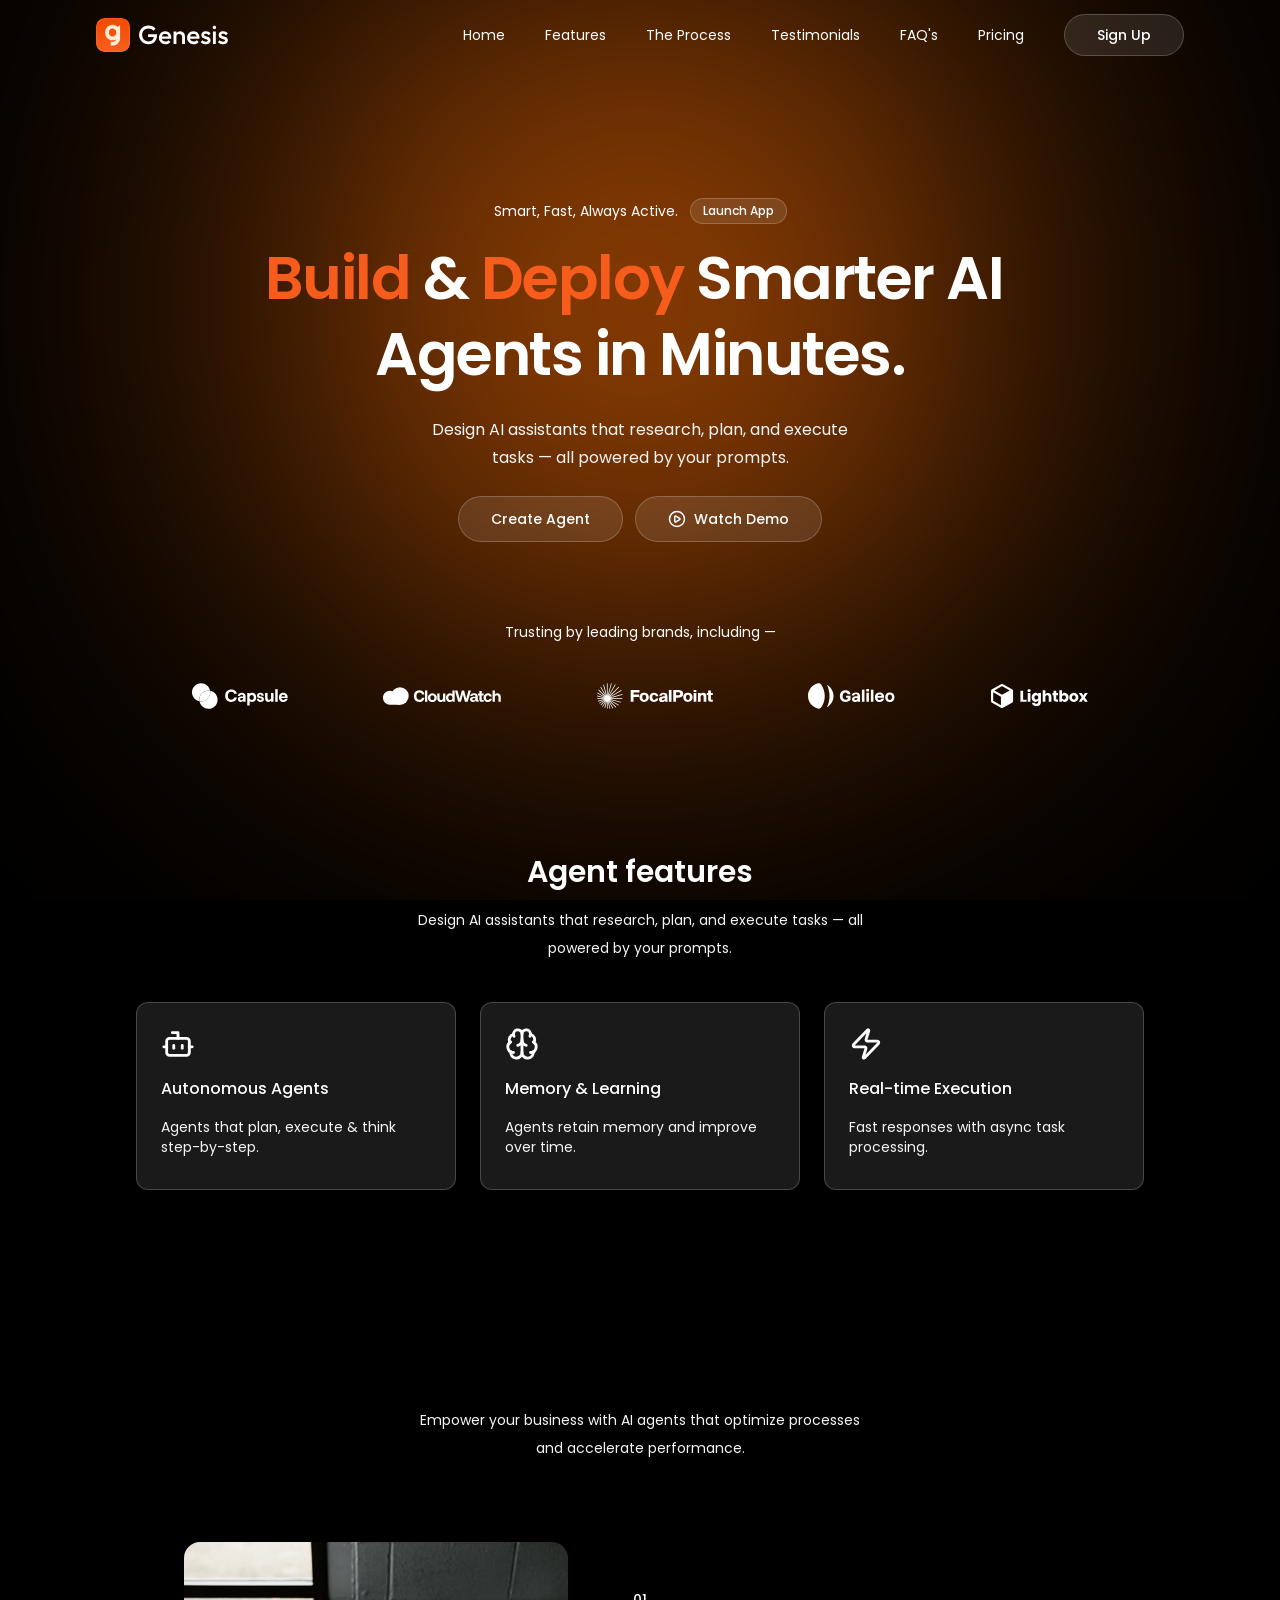
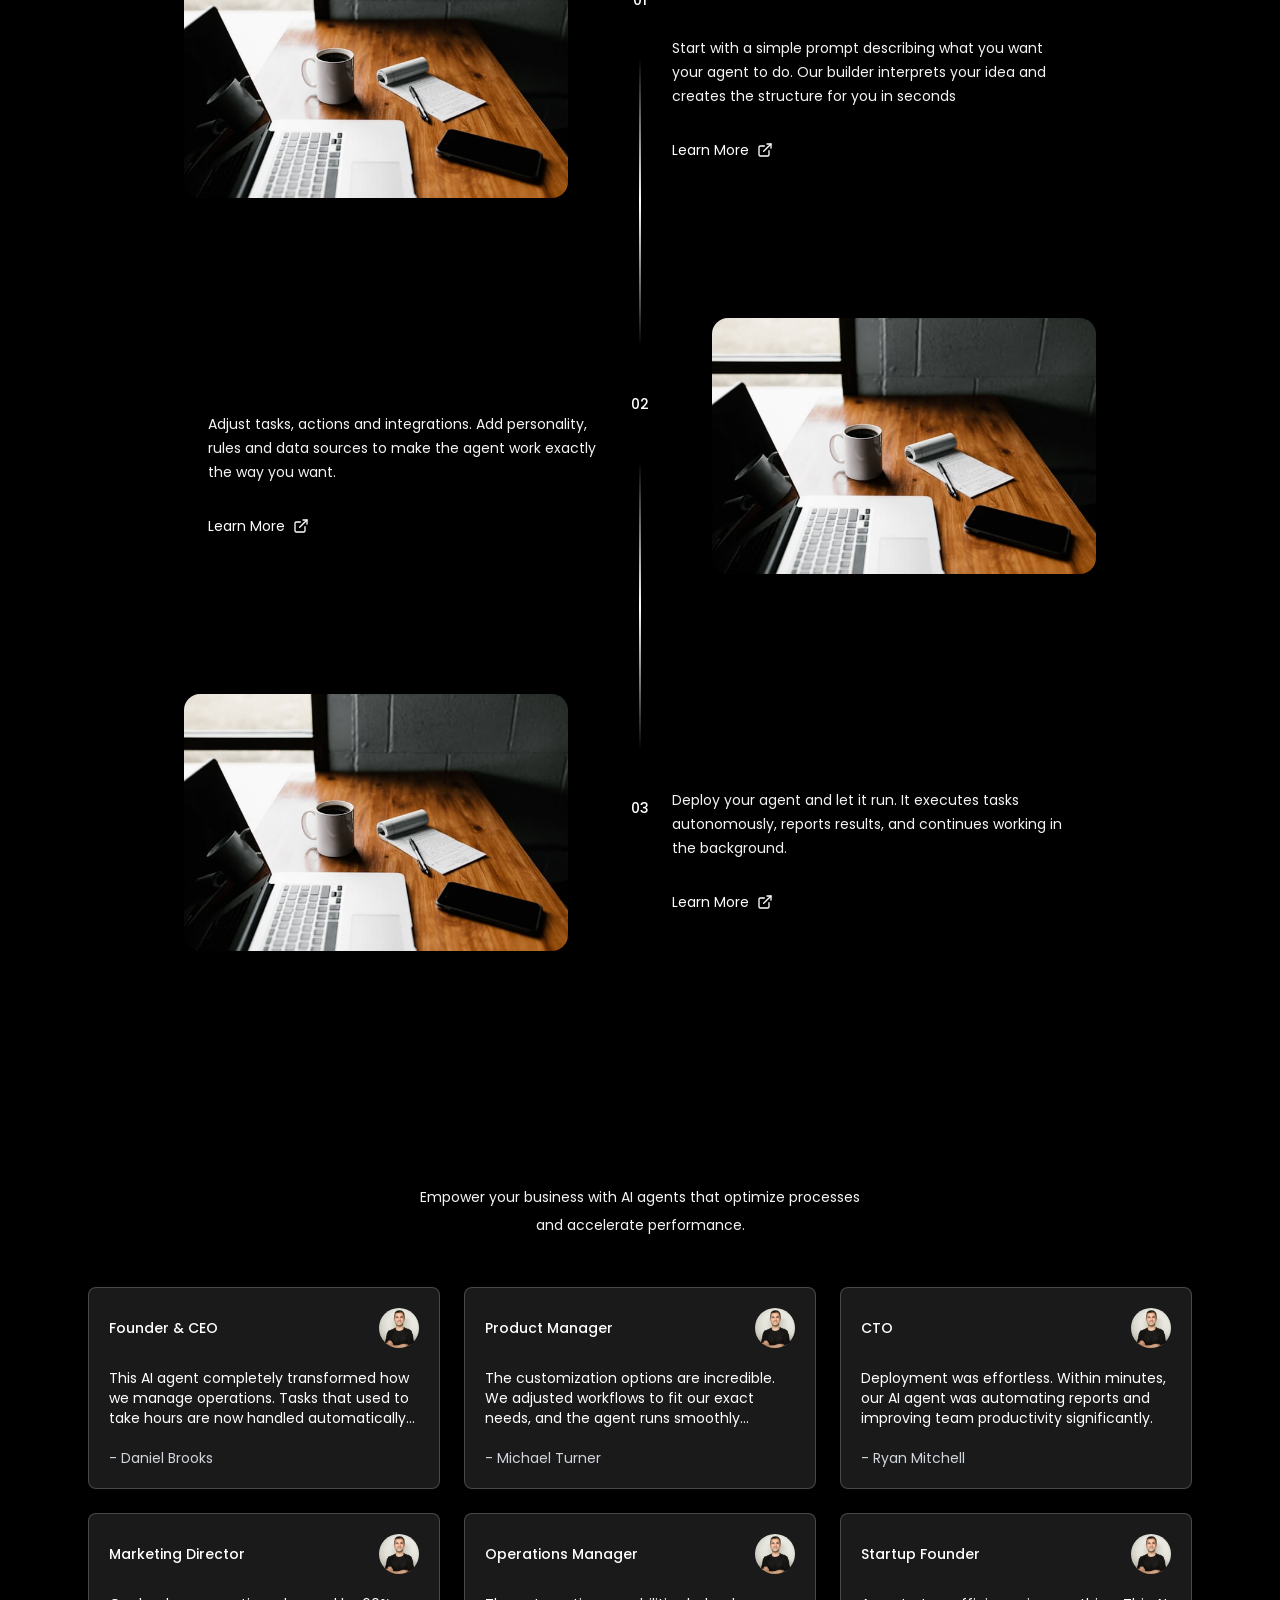
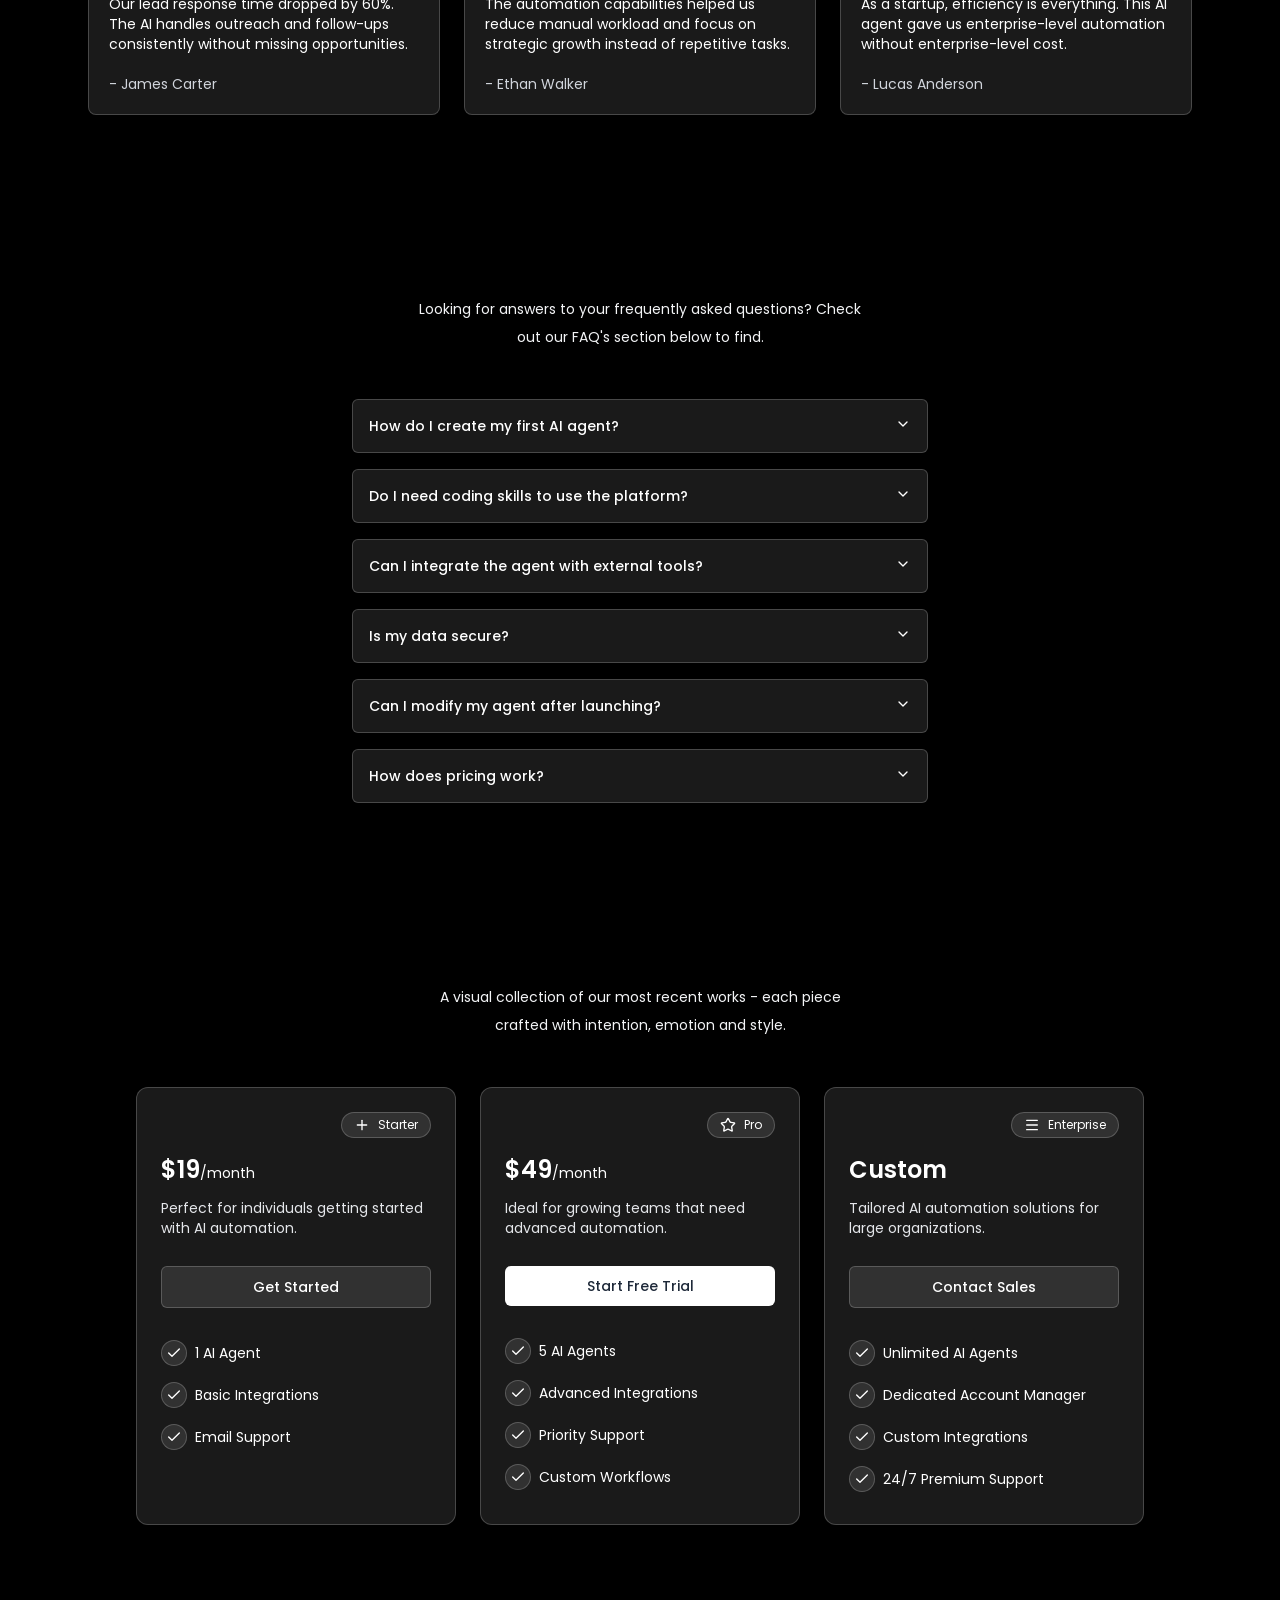
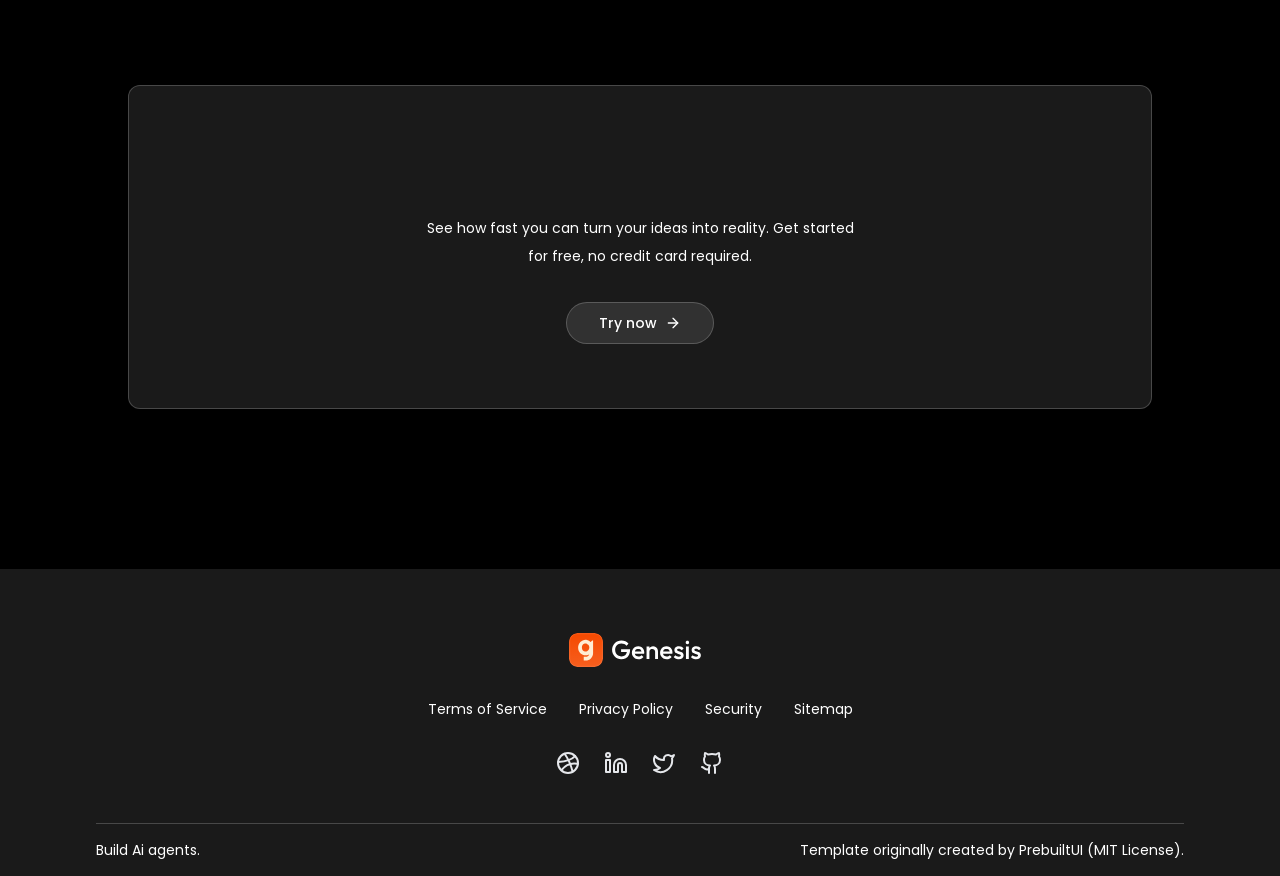
==== commit c34b4127: "Update" ====
--- a/genesis/index.html
+++ b/genesis/index.html
@@ -59,7 +59,7 @@
                     <p>Smart, Fast, Always Active.</p>
                     <button class="btn glass py-1 px-3 text-xs">Launch App</button>
                 </div>
-                <h1 class="hero-title text-center text-4xl/13 md:text-6xl/19 mt-4 font-semibold tracking-tight max-w-3xl"></h1>
+                <h1 class="hero-title text-center text-4xl/13 md:text-6xl/19 mt-4 font-semibold tracking-tight max-w-3xl"><span style='color: #F65C1B'>Build</span> &amp; <span style='color: #F65C1B'>Deploy</span> Smarter AI Agents in Minutes.</h1>
                 <p class="text-center text-gray-100 text-base/7 max-w-md mt-6">Design AI assistants that research, plan, and execute tasks — all powered by your prompts.</p>
                 <div class="flex flex-col md:flex-row max-md:w-full items-center gap-4 md:gap-3 mt-6">
                     <button class="btn max-md:w-full glass py-3">Create Agent</button>
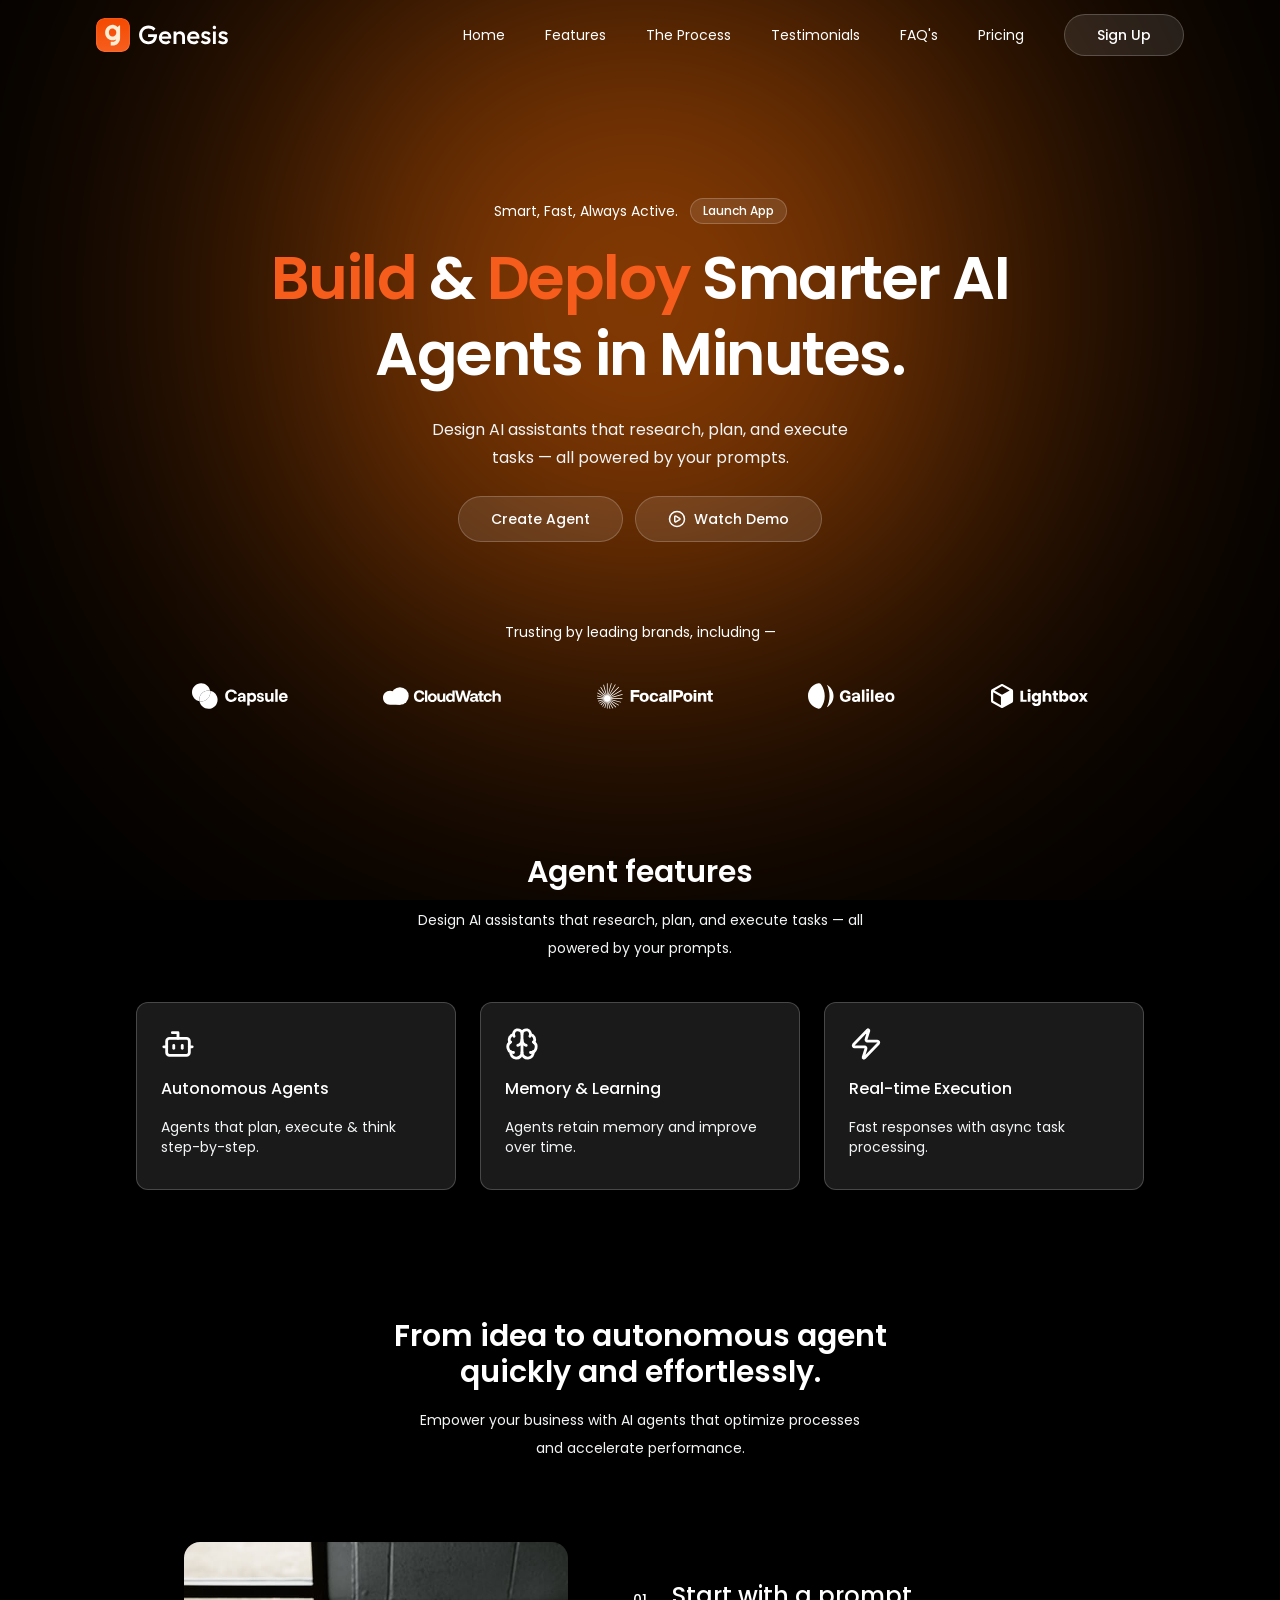
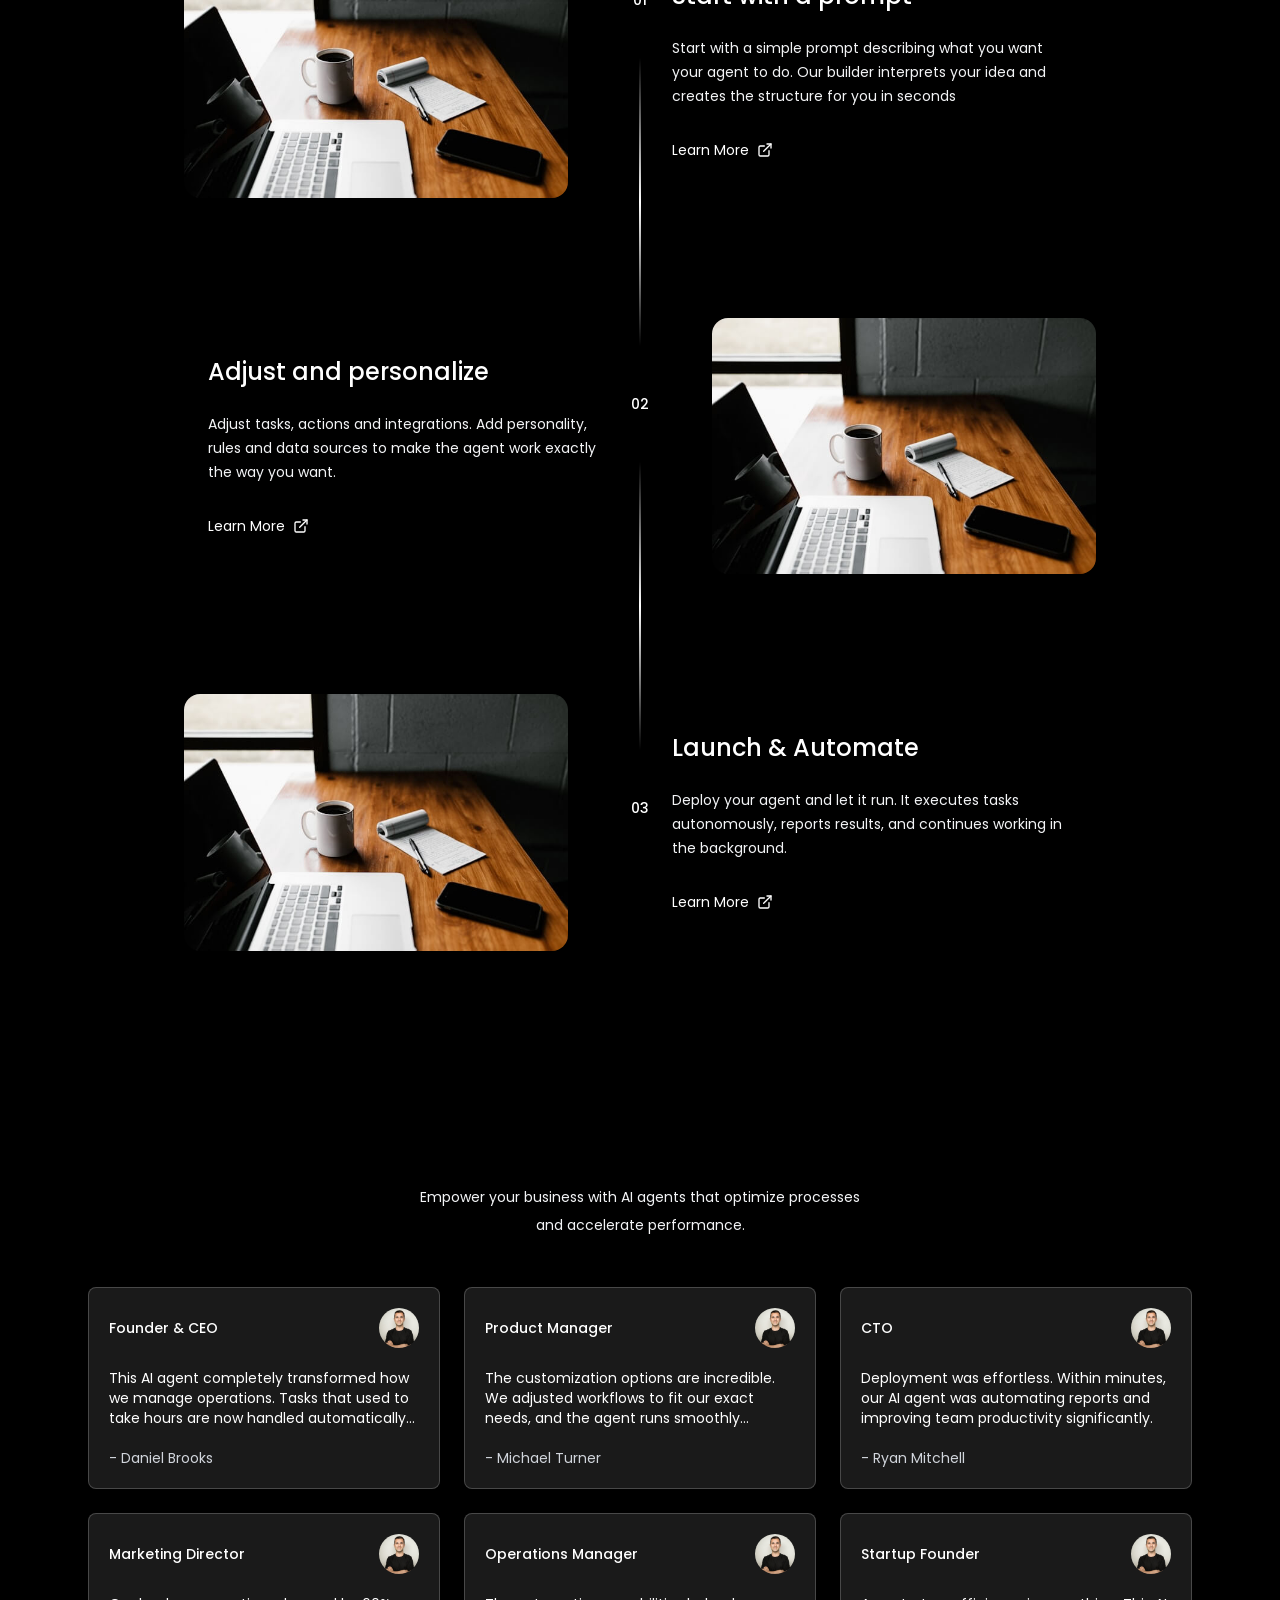
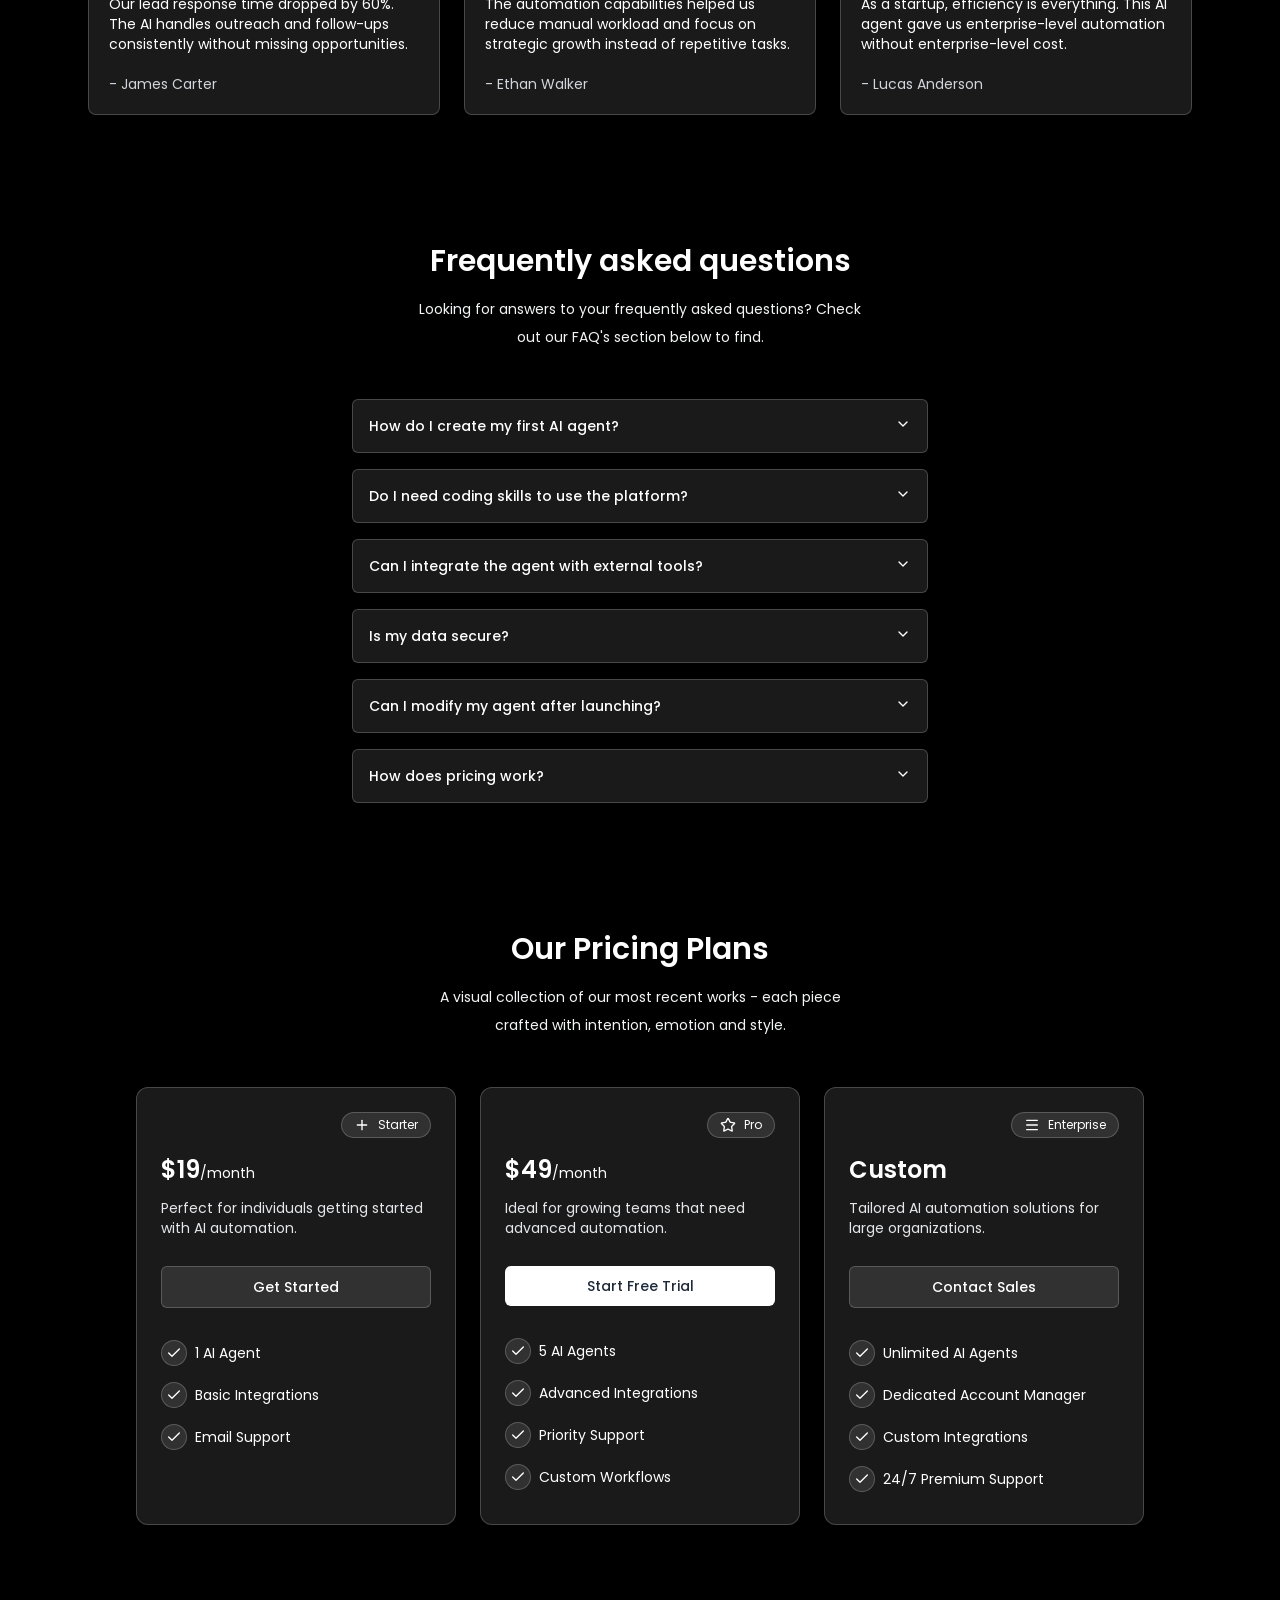
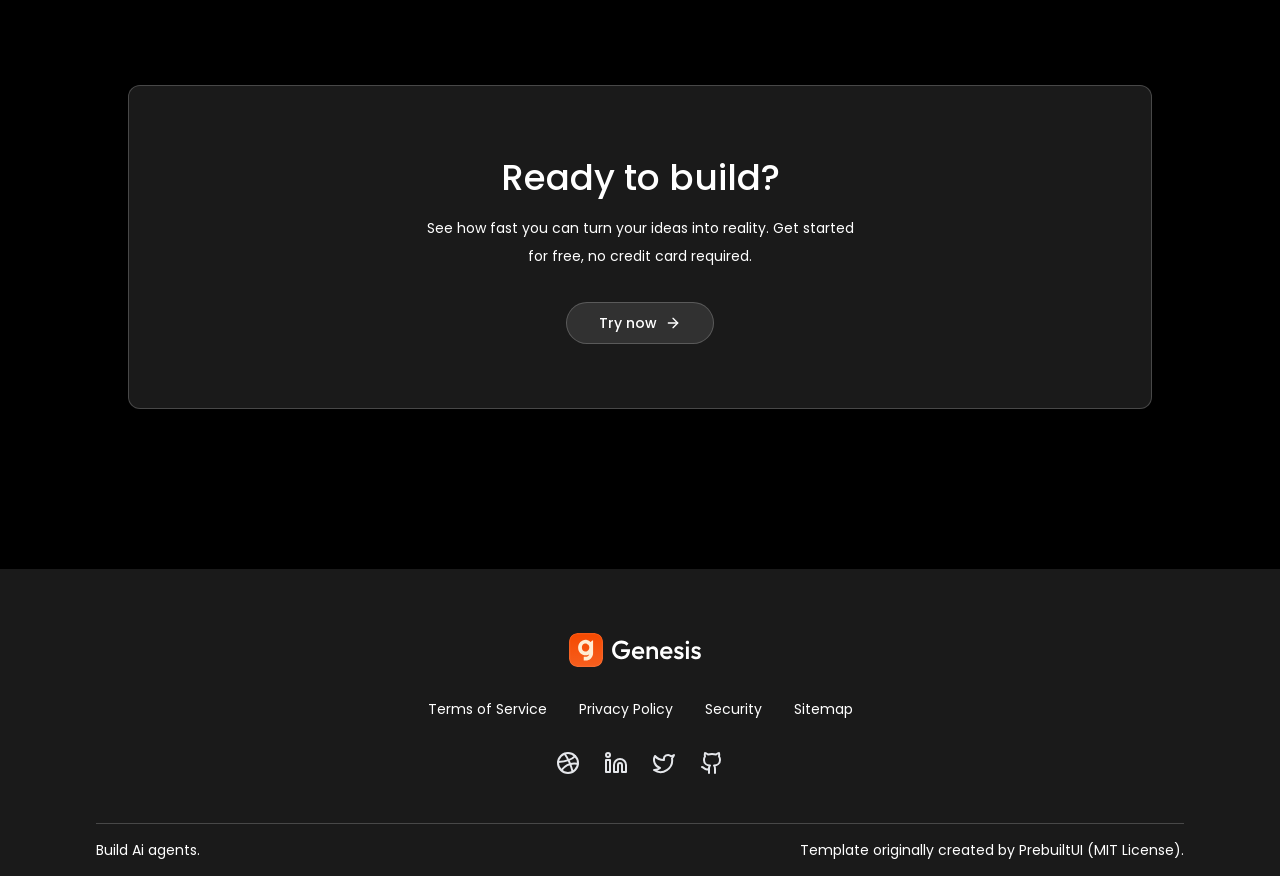
==== commit 385655e7: "first commit" ====
(no text change in the page or its own stylesheets)
